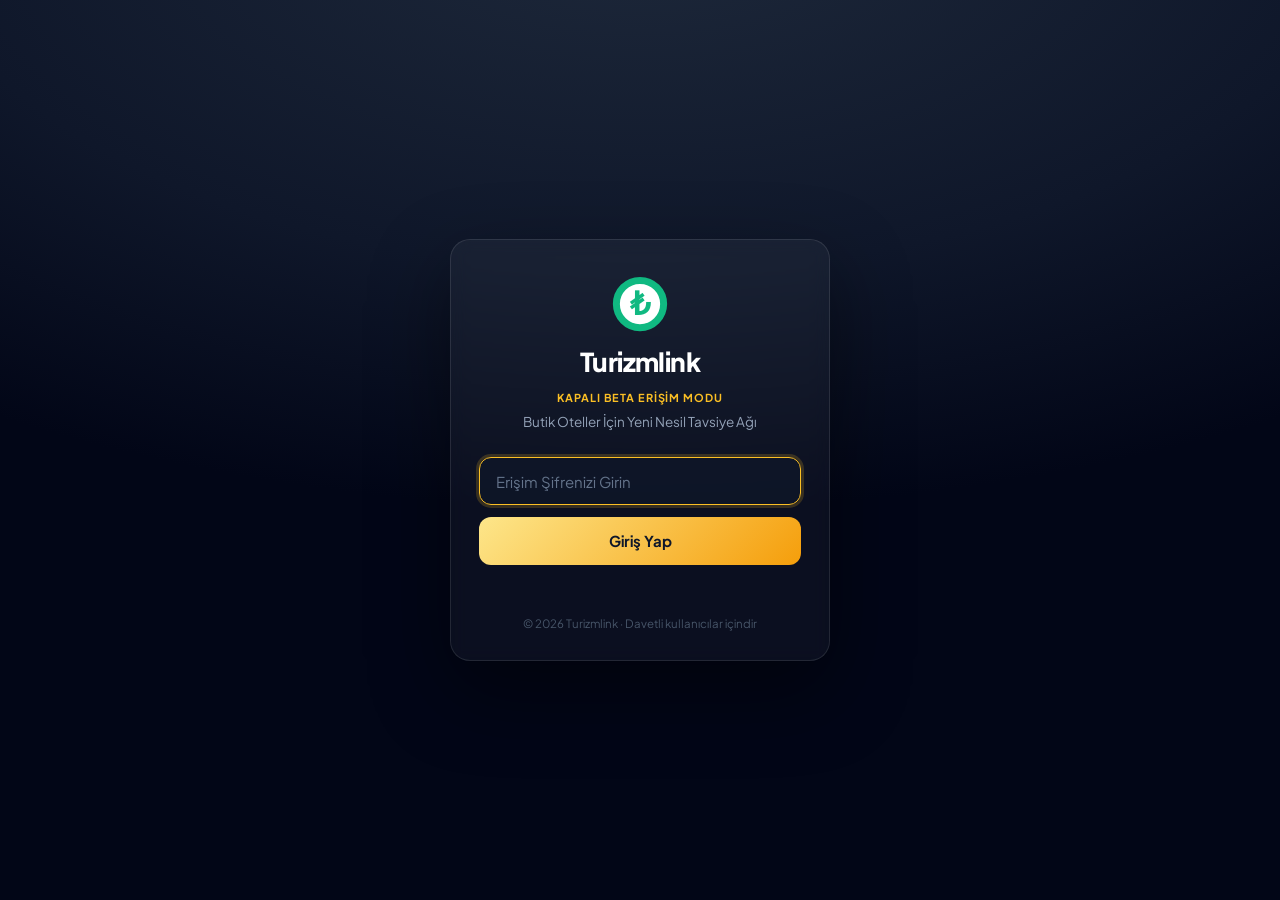
==== index.html @ ef32751c "Üçlü %5 modeli: %15 toplam, %10 online ön ödeme + %85 girişte otele Co-Authored-By: Claude Opus 5.5 " ====
<!DOCTYPE html>
<html lang="tr">
<head>
  <meta charset="UTF-8" />
  <meta name="viewport" content="width=device-width, initial-scale=1, viewport-fit=cover" />
  <meta name="theme-color" content="#0f172a" />
  <meta name="robots" content="noindex, nofollow, noarchive" />
  <meta name="googlebot" content="noindex, nofollow" />
  <script src="js/gate.js"></script>
  <title>Turizmlink — Butik Oteller İçin Tavsiye ve Paylaşım Ağı</title>
  <meta name="description" content="Turizmlink: butik oteller için tavsiye ve paylaşım ağı. Acentede %15–25 komisyon yerine toplam %15, herkese eşit %5: misafire %5 paylaşım indirimi, tavsiye edene %5, Turizmlink altyapısına %5. %10 online ön ödeme, %85 girişte otele." />
  <link rel="preconnect" href="https://fonts.googleapis.com" />
  <link rel="preconnect" href="https://fonts.gstatic.com" crossorigin />
  <link href="https://fonts.googleapis.com/css2?family=Plus+Jakarta+Sans:wght@400;500;600;700;800&display=swap" rel="stylesheet" />
  <link rel="icon" href="assets/favicon.svg" type="image/svg+xml" />
  <link rel="stylesheet" href="css/styles.css" />
</head>
<body class="landing">

  <header class="lnav" id="lnav">
    <div class="lwrap lnav-in">
      <a href="index.html" class="brand brand-light" aria-label="Turizmlink ana sayfa">
        <span class="brand-mark">₺</span>
        <span class="brand-name">Turizm<b>link</b></span>
      </a>
      <nav class="lnav-links" aria-label="Sayfa bölümleri">
        <a href="#model">Model</a>
        <a href="#nasil">Nasıl çalışır</a>
      </nav>
      <div class="lnav-cta">
        <a class="btn btn-nav-ghost" href="extranet.html"><i data-ic="building"></i><span>Otel Girişi</span></a>
        <a class="btn btn-nav-gold" href="app.html"><i data-ic="camera"></i><span>Elçi Girişi</span></a>
      </div>
    </div>
  </header>

  <main>
    <!-- ============ Hero ============ -->
    <section class="lhero">
      <div class="lwrap lhero-one">
        <span class="hero-badge"><i data-ic="sparkles"></i> Tavsiye ve organik içerik (UGC) motoru</span>
        <h1>Butik Oteller İçin <em>Yeni Nesil Tavsiye</em> ve Paylaşım Ağı</h1>
        <p class="lead">Acentelere yüksek komisyon ödemek yok. Misafir paylaşım jestiyle <b>%5 indirim</b> kazansın, tavsiye eden elçi <b>%5</b> kazansın, otelci <b>%15–25 komisyon</b> sarmalından kurtulsun.</p>

        <div class="go3" aria-label="Hızlı başlangıç">
          <a class="go go-biz" href="extranet.html"><span class="go-ico"><i data-ic="building"></i></span><span><b>Otelini Ekle</b><small>Extranet</small></span><i data-ic="arrow"></i></a>
          <a class="go go-amb" href="app.html"><span class="go-ico"><i data-ic="camera"></i></span><span><b>Elçi / İçerik Üretici Ol</b><small>App</small></span><i data-ic="arrow"></i></a>
          <a class="go go-guest" href="hotel.html"><span class="go-ico"><i data-ic="gift"></i></span><span><b>İndirimli Butik Otelleri İncele</b><small>%5 paylaşım indirimi</small></span><i data-ic="arrow"></i></a>
        </div>
      </div>
    </section>

    <!-- ============ Karşılaştırma ============ -->
    <section class="lsec lwrap" id="model" aria-labelledby="cmp-title">
      <div class="sec-head center">
        <span class="eyebrow">Karşılaştırma</span>
        <h2 id="cmp-title">Aynı rezervasyon, iki farklı tablo</h2>
      </div>
      <div class="cmp">
        <article class="cmp-box cmp-ota">
          <span class="cmp-tag">Büyük acenteler (OTA)</span>
          <strong class="cmp-big">%15 – %25</strong>
          <span class="cmp-sub">komisyon</span>
          <ul>
            <li><i data-ic="x"></i> Müşteri datası acentede kalır</li>
            <li><i data-ic="x"></i> Yüksek maliyet, her satışta</li>
          </ul>
        </article>
        <article class="cmp-box cmp-tl">
          <span class="cmp-tag">Turizmlink modeli</span>
          <strong class="cmp-big">Sadece %15</strong>
          <span class="cmp-sub">toplam feragat · herkese eşit %5</span>
          <ul>
            <li><b>%5</b> Misafire paylaşım hediyesi</li>
            <li><b>%5</b> Tavsiye edene komisyon</li>
            <li><b>%5</b> Turizmlink altyapı</li>
          </ul>
          <div class="cmp-net"><b>Otelinize net %85 nakit gelir</b><span>+ organik tanıtım arşivi</span></div>
        </article>
      </div>
      <div class="payflow" aria-label="Ödeme akışı">
        <div class="pf-step"><span class="pf-ico"><i data-ic="lock"></i></span><div><small>Rezervasyonda online</small><b>%10 ön ödeme</b><span>10.000 ₺ odada 1.000 ₺ · yerinizi ayırır</span></div></div>
        <i class="pf-arrow" data-ic="arrow"></i>
        <div class="pf-step pf-hotel"><span class="pf-ico"><i data-ic="building"></i></span><div><small>Check-in'de otele</small><b>%85 doğrudan otele</b><span>8.500 ₺ · nakit veya POS, faturayı otel keser</span></div></div>
      </div>
      <p class="pf-note">Misafir 10.000 ₺'lik odada %5 paylaşım indirimiyle toplam 9.500 ₺ öder. Otelden komisyon kesilmez, sonradan fatura gelmez.</p>
    </section>

    <!-- ============ Nasıl çalışır ============ -->
    <section class="lsec lwrap" id="nasil" aria-labelledby="how-title">
      <div class="sec-head center">
        <span class="eyebrow">Nasıl çalışır?</span>
        <h2 id="how-title">Herkesin kazandığı üç adım</h2>
      </div>
      <ol class="steps4 steps3-l">
        <li class="step4"><span class="step4-num">Otel</span><span class="step4-ico"><i data-ic="building"></i></span><h3>Odalarını ekler</h3><p>Fiyat ve takvimini girer; misafir girişte %85'i doğrudan otel kasasına öder.</p></li>
        <li class="step4"><span class="step4-num">Elçi</span><span class="step4-ico"><i data-ic="link"></i></span><h3>Sevdiği oteli önerir</h3><p>Kişisel linkini paylaşır; linkten gelen her rezervasyondan %5 nakit kazanır.</p></li>
        <li class="step4"><span class="step4-num">Misafir</span><span class="step4-ico"><i data-ic="gift"></i></span><h3>Paylaşır, indirimli kalır</h3><p>%10 ön ödemeyle yerini ayırtır, paylaşım jestiyle %5 indirimli kalır; otel organik içerik kazanır.</p></li>
      </ol>
      <a class="portal portal-wide" href="hotel.html?ref=AYSE-DATCA">
        <img class="portal-img" src="assets/casadidatca/thumbs/havuz-aksam.jpg" alt="Casa Di Datça havuz başı" loading="lazy" />
        <div><h3>Örnek: Casa Di Datça</h3><p>Elçi linkiyle gelen misafirin gördüğü %5 paylaşım indirimli rezervasyon sayfası.</p></div>
        <span class="link-arrow">Sayfayı aç <i data-ic="arrow"></i></span>
      </a>
    </section>
  </main>

  <footer class="lfoot">
    <div class="lwrap lfoot-in">
      <a href="index.html" class="brand" aria-label="Turizmlink ana sayfa"><span class="brand-mark">₺</span><span class="brand-name">Turizm<b>link</b></span></a>
      <nav aria-label="Alt menü"><a href="extranet.html">Otelini Ekle</a><a href="app.html">Elçi Ol</a><a href="hotel.html">Otelleri İncele</a></nav>
      <span class="muted">© <span id="year">2026</span> turizmlink.com</span>
    </div>
  </footer>

  <script src="js/icons.js"></script>
  <script src="js/home.js"></script>
</body>
</html>
---- css/styles.css ----
/* ============ Turizmlink — Tasarım sistemi ============
   Palet: koyu lacivert #0F172A (ana), zümrüt #10B981 (aksan), beyaz/gri zeminler.
   Not: --gold* değişkenleri geriye uyum için duruyor ve zümrüt tonlarına eşlenmiştir. */
:root {
  --bg: #f8fafc;
  --surface: #ffffff;
  --surface-2: #f1f5f9;
  --ink: #0f172a;
  --ink-2: #475569;
  --ink-3: #64748b;
  --line: #e2e8f0;

  --navy: #0f172a;
  --navy-2: #1e293b;
  --navy-3: #020617;
  --navy-soft: #e2e8f0;

  --gold: #10b981;
  --gold-2: #34d399;
  --gold-soft: #ecfdf5;
  --gold-ink: #047857;

  --emerald: #10b981;
  --emerald-2: #059669;
  --emerald-3: #34d399;
  --emerald-soft: #d1fae5;

  --primary: var(--navy);
  --primary-ink: #ffffff;
  --primary-soft: var(--navy-soft);
  --accent: var(--gold);
  --accent-soft: var(--gold-soft);
  --success: #1f8a5b;
  --success-soft: #e3f3ea;
  --danger: #c4453b;
  --danger-soft: #fbe6e4;
  --warn: #a8701a;
  --warn-soft: #fbf1dc;

  --radius: 20px;
  --shadow: 0 1px 2px rgba(15,23,42, .04), 0 12px 32px -16px rgba(15,23,42, .2);
  --shadow-lg: 0 1px 2px rgba(15,23,42, .04), 0 28px 60px -22px rgba(15,23,42, .32);
  --topbar-h: 64px;
  --bottomnav-h: 64px;
  font-family: "Plus Jakarta Sans", system-ui, -apple-system, "Segoe UI", Roboto, sans-serif;
  color-scheme: light;
}

* { box-sizing: border-box; }
html, body { margin: 0; }
body {
  background: var(--bg);
  color: var(--ink);
  font-size: 15px;
  line-height: 1.5;
  -webkit-font-smoothing: antialiased;
}
img { max-width: 100%; display: block; }
a { color: var(--navy-2); text-decoration: none; }
button, input, select, textarea { font: inherit; color: inherit; }
[hidden] { display: none !important; }
h1, h2, h3, h4 { margin: 0; line-height: 1.2; letter-spacing: -.01em; }
.ico { width: 1em; height: 1em; flex-shrink: 0; }

/* ============ Üst bar ============ */
.topbar {
  position: sticky; top: 0; z-index: 30;
  height: var(--topbar-h);
  padding: 0 clamp(16px, 4vw, 40px);
  display: flex; align-items: center; gap: 24px;
  background: rgba(248,250,252, .85);
  backdrop-filter: saturate(1.4) blur(12px);
  -webkit-backdrop-filter: saturate(1.4) blur(12px);
  border-bottom: 1px solid var(--line);
}
.brand { display: flex; align-items: center; gap: 10px; color: var(--ink); }
/* Logo: ince zümrüt halka içinde ₺ (madeni para) + "Turizm·link" yazısı — assets/favicon.svg ile aynı */
.brand-mark {
  width: 36px; height: 36px; border-radius: 50%; flex-shrink: 0;
  display: grid; place-items: center;
  border: 2.5px solid var(--emerald); color: var(--emerald); background: transparent;
  font-weight: 800; font-size: 19px; line-height: 1;
}
.brand-light .brand-mark { border-color: var(--emerald-3); color: var(--emerald-3); }
.brand-name { font-size: 18px; font-weight: 600; }
.brand-name b { color: var(--emerald); font-weight: 800; }

.topnav { display: flex; gap: 4px; flex: 1; }
.topnav a {
  display: inline-flex; align-items: center; gap: 7px;
  padding: 8px 14px; border-radius: 999px;
  color: var(--ink-2); font-weight: 600; font-size: 14px;
}
.topnav a:hover { background: var(--surface-2); color: var(--ink); }
.topnav a.active { background: var(--navy); color: #fff; }
.topnav .ico { font-size: 16px; }
.nav-count { min-width: 18px; height: 18px; padding: 0 5px; border-radius: 9px; background: var(--danger); color: #fff; font-size: 11px; display: inline-grid; place-items: center; }

.topbar-right { margin-left: auto; display: flex; align-items: center; gap: 12px; }
.role-switch {
  display: flex; padding: 3px; border-radius: 999px;
  background: var(--surface-2); border: 1px solid var(--line);
}
.role-switch button {
  border: 0; background: transparent; cursor: pointer;
  padding: 6px 14px; border-radius: 999px;
  font-size: 13px; font-weight: 700; color: var(--ink-2);
}
.role-switch button.active { background: var(--surface); color: var(--navy); box-shadow: var(--shadow); }

.bottomnav { display: none; }

/* ============ Yerleşim ============ */
.app {
  max-width: 1200px; margin: 0 auto;
  padding: 28px clamp(16px, 4vw, 40px) 72px;
  outline: none;
}
.page-head { display: flex; align-items: flex-end; justify-content: space-between; gap: 16px; flex-wrap: wrap; margin-bottom: 22px; }
.page-head h1 { font-size: clamp(24px, 3.2vw, 32px); font-weight: 800; }
.page-head p { margin: 6px 0 0; color: var(--ink-2); }
.section-title { font-size: 18px; font-weight: 700; margin: 32px 0 14px; }

.grid { display: grid; gap: 18px; }
.grid-cards { grid-template-columns: repeat(auto-fill, minmax(280px, 1fr)); }
.grid-stats { grid-template-columns: repeat(auto-fit, minmax(190px, 1fr)); gap: 14px; }

/* ============ Butonlar & formlar ============ */
.btn {
  display: inline-flex; align-items: center; justify-content: center; gap: 8px;
  padding: 11px 18px; border-radius: 12px; border: 1px solid transparent;
  font-weight: 700; font-size: 14px; cursor: pointer; white-space: nowrap;
  transition: transform .08s ease, background .15s ease, box-shadow .15s ease, filter .15s ease;
}
.btn:active { transform: translateY(1px); }
.btn .ico { font-size: 16px; }
.btn-primary { background: var(--navy); color: #fff; }
.btn-primary:hover { background: var(--navy-2); }
.btn-accent { background: linear-gradient(135deg, var(--gold), var(--gold-2)); color: var(--navy-3); }
.btn-accent:hover { filter: brightness(1.05); }
.btn-ghost { background: var(--surface); border-color: var(--line); color: var(--ink); }
.btn-ghost:hover { background: var(--surface-2); }
.btn-success { background: var(--emerald); color: #fff; }
.btn-success:hover { background: var(--emerald-2); }
.btn-danger { background: var(--surface); border-color: #efc9c5; color: var(--danger); }
.btn-danger:hover { background: var(--danger-soft); }
.btn-sm { padding: 7px 12px; font-size: 13px; border-radius: 10px; }
.btn-sm .ico { font-size: 14px; }
.btn-block { width: 100%; }
.btn[disabled] { opacity: .5; cursor: not-allowed; }

.field { display: flex; flex-direction: column; gap: 6px; }
.field label { font-size: 13px; font-weight: 700; color: var(--ink-2); }
.field .hint { font-size: 12px; color: var(--ink-3); }
.input, .select, .textarea {
  width: 100%; padding: 11px 13px;
  border: 1px solid var(--line); border-radius: 12px;
  background: var(--surface); font-size: 15px;
  transition: border-color .15s, box-shadow .15s;
}
.input:focus, .select:focus, .textarea:focus {
  outline: none; border-color: var(--navy-2);
  box-shadow: 0 0 0 3px var(--navy-soft);
}
.textarea { min-height: 96px; resize: vertical; }
.form-grid { display: grid; gap: 16px; grid-template-columns: repeat(2, minmax(0, 1fr)); }
.form-grid .full { grid-column: 1 / -1; }

.segment { display: grid; grid-template-columns: repeat(3, 1fr); gap: 10px; }
.segment input { position: absolute; opacity: 0; pointer-events: none; }
.segment label {
  display: flex; flex-direction: column; gap: 4px;
  padding: 14px; border-radius: 14px; cursor: pointer;
  border: 1.5px solid var(--line); background: var(--surface);
  font-size: 13px; color: var(--ink-2); font-weight: 500;
}
.segment label strong { font-size: 15px; color: var(--ink); display: flex; align-items: center; gap: 7px; }
.segment label strong .ico { color: var(--emerald); font-size: 18px; }
.segment input:checked + label { border-color: var(--navy); background: var(--navy-soft); }
.segment input:focus-visible + label { box-shadow: 0 0 0 3px var(--navy-soft); }

.info-box {
  display: flex; gap: 10px; align-items: flex-start;
  padding: 12px 14px; border-radius: 12px;
  background: var(--navy-soft); color: var(--navy-2); font-size: 13.5px; line-height: 1.5;
}
.info-box .ico { font-size: 18px; margin-top: 1px; }
.info-box b { color: var(--navy); }
.info-gold { background: var(--gold-soft); color: var(--gold-ink); }
.info-gold b { color: var(--gold-ink); }

/* ============ Kartlar ============ */
.card {
  background: var(--surface); border: 1px solid var(--line);
  border-radius: var(--radius); box-shadow: var(--shadow);
}
.card-pad { padding: 20px; }

.offer-card { overflow: hidden; display: flex; flex-direction: column; cursor: pointer; transition: transform .15s ease, box-shadow .15s ease; }
.offer-card:hover { transform: translateY(-3px); box-shadow: var(--shadow-lg); }
.offer-card:focus-visible { outline: 3px solid var(--navy-2); outline-offset: 2px; }

.offer-cover, .detail-cover {
  position: relative; overflow: hidden;
  display: grid; place-items: center;
  background: var(--cg, linear-gradient(135deg, #c4e9e8, #5cb9bc));
}
.offer-cover { aspect-ratio: 16 / 9; }
.detail-cover { aspect-ratio: 21 / 9; }
.offer-cover::after, .detail-cover::after {
  content: ""; position: absolute; inset: 0;
  background-image: radial-gradient(rgba(255,255,255,.4) 1px, transparent 1.6px);
  background-size: 16px 16px;
  -webkit-mask-image: linear-gradient(160deg, #000, transparent 70%);
  mask-image: linear-gradient(160deg, #000, transparent 70%);
}
.cover-ico {
  position: relative; z-index: 1;
  width: 76px; height: 76px; border-radius: 24px;
  display: grid; place-items: center; font-size: 34px;
  color: var(--cc, var(--navy));
  background: rgba(255,255,255,.92);
  box-shadow: 0 14px 30px -10px rgba(15,23,42,.35), inset 0 0 0 1px rgba(255,255,255,.6);
  transition: transform .25s ease;
}
.offer-card:hover .cover-ico { transform: scale(1.06) rotate(-3deg); }
.offer-cover .chips { position: absolute; z-index: 1; top: 12px; left: 12px; right: 12px; display: flex; justify-content: space-between; gap: 6px; }

.offer-body { padding: 16px 18px 18px; display: flex; flex-direction: column; gap: 10px; flex: 1; }
.offer-title { font-size: 17px; font-weight: 700; }
.offer-meta { display: flex; gap: 12px; justify-content: space-between; align-items: center; color: var(--ink-3); font-size: 13px; flex-wrap: wrap; }
.offer-meta span { display: inline-flex; align-items: center; gap: 6px; }
.offer-price { font-weight: 800; color: var(--ink); font-variant-numeric: tabular-nums; }
.offer-reward {
  margin-top: auto; padding-top: 12px; border-top: 1px dashed var(--line);
  display: flex; flex-wrap: wrap; gap: 8px; align-items: center;
}

.chip {
  display: inline-flex; align-items: center; gap: 5px;
  padding: 4px 10px; border-radius: 999px;
  font-size: 12px; font-weight: 700; white-space: nowrap;
  background: var(--surface-2); color: var(--ink-2);
}
.chip .ico { font-size: 13px; }
.chip-glass { background: rgba(255,255,255,.9); color: var(--ink); backdrop-filter: blur(6px); }
.chip-commission { background: var(--emerald-soft); color: var(--emerald-2); }
.chip-pending { background: var(--warn-soft); color: var(--warn); }
.chip-approved { background: var(--success-soft); color: var(--success); }
.chip-rejected { background: var(--danger-soft); color: var(--danger); }

/* Kategori renkleri: --cc ikon rengi, --cc-soft yumuşak zemin, --cg kapak gradyanı */
.cover-otel, .cat-otel { --cc: #1e293b; --cc-soft: #e2e8f0; --cg: linear-gradient(135deg, #d9e3f2, #7d99c4); }
.cover-tekne, .cat-tekne { --cc: #1f5f99; --cc-soft: #e3eefa; --cg: linear-gradient(135deg, #cfe3f8, #5b98d2); }
.cover-tur, .cat-tur { --cc: #8a6a1f; --cc-soft: #f8f0dc; --cg: linear-gradient(135deg, #f6ebcd, #d7b467); }
.cover-restoran, .cat-restoran { --cc: #a8473b; --cc-soft: #fbe6e3; --cg: linear-gradient(135deg, #f9d8d2, #de8576); }
.cover-aktivite, .cat-aktivite { --cc: #059669; --cc-soft: #d1fae5; --cg: linear-gradient(135deg, #cdeee2, #4fbf9b); }

/* ============ Filtreler ============ */
.filters { display: flex; gap: 10px; flex-wrap: wrap; align-items: center; margin-bottom: 20px; }
.filters .input { max-width: 300px; }
.filters .select { width: auto; min-width: 170px; }
.pills { display: flex; gap: 8px; overflow-x: auto; padding-bottom: 4px; margin-bottom: 14px; scrollbar-width: none; }
.pills::-webkit-scrollbar { display: none; }
.pill {
  display: inline-flex; align-items: center; gap: 6px;
  border: 1px solid var(--line); background: var(--surface);
  padding: 8px 14px; border-radius: 999px; cursor: pointer;
  font-size: 13px; font-weight: 700; color: var(--ink-2); white-space: nowrap;
}
.pill .ico { font-size: 14px; }
.pill.active { background: var(--navy); border-color: var(--navy); color: #fff; }

/* ============ İstatistikler ============ */
.stat { padding: 18px; position: relative; }
.stat .label { font-size: 12px; font-weight: 700; color: var(--ink-3); text-transform: uppercase; letter-spacing: .04em; padding-right: 44px; }
.stat .value { font-size: 26px; font-weight: 800; margin-top: 4px; font-variant-numeric: tabular-nums; }
.stat .sub { font-size: 12px; color: var(--ink-3); margin-top: 2px; }
.stat-ico { position: absolute; top: 16px; right: 16px; width: 36px; height: 36px; border-radius: 12px; display: grid; place-items: center; font-size: 18px; background: var(--navy-soft); color: var(--navy); }
.stat.highlight { background: linear-gradient(140deg, var(--navy-3), var(--navy) 55%, var(--navy-2)); color: #fff; border: 0; }
.stat.highlight .label, .stat.highlight .sub { color: rgba(255,255,255,.75); }
.stat.highlight .stat-ico { background: rgba(16,185,129,.18); color: var(--gold-2); }

/* ============ Listeler ============ */
.list { display: flex; flex-direction: column; gap: 12px; }
.row { display: grid; grid-template-columns: 52px 1fr auto; gap: 14px; align-items: center; padding: 14px 16px; }
.row-icon { width: 52px; height: 52px; border-radius: 16px; display: grid; place-items: center; font-size: 24px; background: var(--cc-soft, var(--navy-soft)); color: var(--cc, var(--navy)); }
.row-icon.avatar { background: linear-gradient(135deg, var(--navy), var(--navy-2)); color: var(--gold-2); font-size: 17px; font-weight: 800; letter-spacing: .02em; }
.row-title { font-weight: 700; }
.row-sub { font-size: 13px; color: var(--ink-3); }
.row-actions { display: flex; gap: 8px; flex-wrap: wrap; justify-content: flex-end; }
.row-extra { grid-column: 1 / -1; }

.link-box {
  display: flex; gap: 8px; align-items: center;
  padding: 8px 8px 8px 14px; border-radius: 12px;
  background: var(--navy-soft); border: 1px dashed #94a3b8;
}
.link-box code { flex: 1; min-width: 0; overflow: hidden; text-overflow: ellipsis; white-space: nowrap; font-size: 13px; color: var(--navy); font-weight: 600; }
.mini-stats { display: flex; gap: 18px; flex-wrap: wrap; font-size: 13px; color: var(--ink-2); margin-top: 10px; }
.mini-stats span { display: inline-flex; align-items: center; gap: 5px; }
.mini-stats b { color: var(--ink); font-variant-numeric: tabular-nums; }

.empty {
  text-align: center; padding: 48px 20px; color: var(--ink-3);
  border: 1.5px dashed var(--line); border-radius: var(--radius); background: var(--surface);
}
.empty-ico { width: 60px; height: 60px; margin: 0 auto 14px; border-radius: 20px; display: grid; place-items: center; font-size: 28px; background: var(--navy-soft); color: var(--navy); }
.empty h3 { color: var(--ink); margin-bottom: 6px; }

.table-wrap { overflow-x: auto; }
table { width: 100%; border-collapse: collapse; font-size: 14px; }
th, td { text-align: left; padding: 12px 14px; border-bottom: 1px solid var(--line); white-space: nowrap; }
tr:last-child td { border-bottom: 0; }
th { font-size: 12px; text-transform: uppercase; letter-spacing: .04em; color: var(--ink-3); font-weight: 700; }
td.num, th.num { text-align: right; font-variant-numeric: tabular-nums; }

/* ============ Ortak bölüm başlıkları ============ */
.eyebrow {
  display: inline-flex; align-items: center; gap: 7px;
  padding: 6px 12px; border-radius: 999px;
  background: var(--navy-soft); color: var(--navy);
  font-size: 12px; font-weight: 800; letter-spacing: .06em; text-transform: uppercase;
}
.eyebrow .ico { font-size: 14px; }
.eyebrow-gold { background: var(--gold-soft); color: var(--gold-ink); }
.sec-head { display: flex; align-items: flex-end; justify-content: space-between; gap: 16px; flex-wrap: wrap; margin-bottom: 22px; }
.sec-head h2 { font-size: clamp(24px, 3.2vw, 34px); font-weight: 800; letter-spacing: -.02em; margin-top: 12px; }
.sec-head p { margin: 8px 0 0; color: var(--ink-2); }
.sec-head.center { flex-direction: column; align-items: center; text-align: center; }
.link-arrow { display: inline-flex; align-items: center; gap: 6px; font-weight: 700; color: var(--navy); }

/* ============ Rozet ============ */
.hero-badge {
  display: inline-flex; align-items: center; gap: 8px;
  padding: 7px 14px; border-radius: 999px;
  border: 1px solid rgba(52,211,153,.45); background: rgba(16,185,129,.12);
  color: #a7f3d0; font-size: 12.5px; font-weight: 700; letter-spacing: .05em; text-transform: uppercase;
}
.hero-badge .ico { font-size: 15px; }

/* ============ 4 adımlı süreç ============ */
.steps4 {
  list-style: none; margin: 0; padding: 0; position: relative;
  display: grid; grid-template-columns: repeat(4, minmax(0, 1fr)); gap: 18px;
}
.steps4::before {
  content: ""; position: absolute; left: 12%; right: 12%; top: 58px; height: 2px; z-index: 0;
  background: repeating-linear-gradient(90deg, var(--gold) 0 8px, transparent 8px 16px);
  opacity: .55;
}
.step4 {
  position: relative; z-index: 1;
  background: var(--surface); border: 1px solid var(--line); border-radius: 22px;
  padding: 22px; box-shadow: var(--shadow);
  display: flex; flex-direction: column; gap: 8px;
  transition: transform .2s ease, box-shadow .2s ease;
}
.step4:hover { transform: translateY(-3px); box-shadow: var(--shadow-lg); }
.step4-num { position: absolute; top: 20px; right: 20px; font-size: 11.5px; font-weight: 800; letter-spacing: .08em; text-transform: uppercase; color: var(--gold-ink); background: var(--gold-soft); padding: 4px 9px; border-radius: 999px; }
.step4-ico {
  width: 58px; height: 58px; border-radius: 18px; margin-bottom: 8px;
  display: grid; place-items: center; font-size: 26px;
  background: linear-gradient(140deg, var(--navy-3), var(--navy-2)); color: var(--gold-2);
  box-shadow: 0 12px 22px -12px rgba(2,6,23,.8);
}
.step4:nth-child(even) .step4-ico { color: var(--emerald-3); }
.step4:last-child .step4-ico { background: linear-gradient(140deg, var(--emerald-2), var(--emerald)); color: #fff; box-shadow: 0 12px 22px -12px rgba(16,185,129,.8); }
.step4 h3 { font-size: 18px; font-weight: 800; }
.step4 p { margin: 0; color: var(--ink-2); font-size: 14px; }

/* ============ İlanlar bölümü ============ */

/* ============ Detay / modal ============ */
.modal { position: fixed; inset: 0; z-index: 50; display: grid; place-items: center; padding: 16px; }
.modal-backdrop { position: absolute; inset: 0; background: rgba(2,6,23, .55); animation: fade .2s ease; }
.modal-card {
  position: relative; width: min(620px, 100%); max-height: calc(100dvh - 32px); overflow-y: auto;
  background: var(--surface); border-radius: 22px; box-shadow: var(--shadow-lg);
  animation: pop .22s cubic-bezier(.2,.9,.3,1.2);
}
.modal-head { padding: 22px 22px 0; display: flex; justify-content: space-between; align-items: flex-start; gap: 12px; }
.modal-body { padding: 18px 22px 22px; display: flex; flex-direction: column; gap: 16px; }
.modal-close { border: 0; background: var(--surface-2); width: 36px; height: 36px; border-radius: 50%; cursor: pointer; font-size: 18px; flex-shrink: 0; display: grid; place-items: center; }
.modal-close:hover { background: var(--line); }
.kv { display: grid; grid-template-columns: repeat(auto-fit, minmax(150px, 1fr)); gap: 10px; }
.kv div { background: var(--surface-2); border-radius: 12px; padding: 12px; }
.kv span { display: block; font-size: 12px; color: var(--ink-3); font-weight: 700; }
.kv strong { font-size: 15px; }
.deliverables { margin: 0; padding-left: 18px; color: var(--ink-2); }

.booking { max-width: 560px; margin: 0 auto; }
.ref-banner { display: flex; gap: 10px; align-items: center; padding: 12px 16px; border-radius: 12px; background: var(--gold-soft); color: var(--gold-ink); font-size: 14px; font-weight: 600; margin-bottom: 16px; }
.ref-banner .ico { font-size: 18px; }

/* ============ Toast ============ */
.toast {
  position: fixed; left: 50%; bottom: 28px; z-index: 60;
  transform: translate(-50%, 20px); opacity: 0; pointer-events: none;
  background: var(--navy); color: #fff; padding: 12px 18px; border-radius: 12px;
  font-weight: 600; font-size: 14px; box-shadow: var(--shadow-lg);
  transition: opacity .2s ease, transform .2s ease; max-width: calc(100% - 32px);
}
.toast.show { opacity: 1; transform: translate(-50%, 0); }

@keyframes fade { from { opacity: 0; } }
@keyframes pop { from { opacity: 0; transform: translateY(16px) scale(.98); } }
@keyframes slideup { from { transform: translateY(100%); } }

.muted { color: var(--ink-3); }
.flex { display: flex; gap: 10px; align-items: center; flex-wrap: wrap; }
.spacer { flex: 1; }

/* ============ Duyarlı düzen ============ */
@media (max-width: 1024px) {
  .steps4 { grid-template-columns: repeat(2, minmax(0, 1fr)); }
  .steps4::before { display: none; }
}

@media (max-width: 760px) {
  .topnav { display: none; }
  .brand-name { display: none; }
  .app { padding-bottom: calc(var(--bottomnav-h) + 32px + env(safe-area-inset-bottom, 0px)); padding-top: 18px; }

  .bottomnav {
    display: grid; grid-auto-flow: column; grid-auto-columns: 1fr;
    position: fixed; left: 0; right: 0; bottom: 0; z-index: 30;
    height: calc(var(--bottomnav-h) + env(safe-area-inset-bottom, 0px));
    padding-bottom: env(safe-area-inset-bottom, 0px);
    background: rgba(255,255,255,.95); backdrop-filter: blur(12px); -webkit-backdrop-filter: blur(12px);
    border-top: 1px solid var(--line);
  }
  .bottomnav a {
    display: flex; flex-direction: column; align-items: center; justify-content: center; gap: 3px;
    color: var(--ink-3); font-size: 11px; font-weight: 700; position: relative;
  }
  .bottomnav a .ico { font-size: 20px; }
  .bottomnav a.active { color: var(--navy); }
  .bottomnav a.active::before { content: ""; position: absolute; top: 0; width: 28px; height: 3px; border-radius: 0 0 3px 3px; background: var(--gold); }
  .badge-dot { position: absolute; top: 8px; right: calc(50% - 18px); min-width: 16px; height: 16px; padding: 0 4px; border-radius: 8px; background: var(--danger); color: #fff; font-size: 10px; display: grid; place-items: center; }

  .toast { bottom: calc(var(--bottomnav-h) + 16px + env(safe-area-inset-bottom, 0px)); }
  .form-grid { grid-template-columns: 1fr; }
  .segment { grid-template-columns: 1fr; }
  .filters .input, .filters .select { max-width: none; width: 100%; }
  .filters > * { flex: 1 1 100%; }


  .row { grid-template-columns: 44px 1fr; }
  .row-icon { width: 44px; height: 44px; font-size: 20px; border-radius: 14px; }
  .row-icon.avatar { font-size: 15px; }
  .row-actions { grid-column: 1 / -1; justify-content: stretch; }
  .row-actions .btn { flex: 1; }


  .modal { place-items: end center; padding: 0; }
  .modal-card { width: 100%; border-radius: 22px 22px 0 0; max-height: 92dvh; animation: slideup .25s ease; padding-bottom: env(safe-area-inset-bottom, 0px); }
}

@media (max-width: 560px) {
  .steps4 { grid-template-columns: 1fr; }
}

@media (prefers-reduced-motion: reduce) {
  *, *::before, *::after { animation: none !important; transition: none !important; }
}

/* =====================================================================
   PANEL KABUĞU (app.html / extranet.html)
   ===================================================================== */
.portal-tag {
  padding: 5px 10px; border-radius: 8px; font-size: 11.5px; font-weight: 800;
  letter-spacing: .06em; text-transform: uppercase; white-space: nowrap;
}
.portal-business { background: var(--emerald-soft); color: var(--emerald-2); }
.portal-creator { background: var(--gold-soft); color: var(--gold-ink); }
.ico.flip { transform: scaleX(-1); }
.chip-gold { background: var(--gold-soft); color: var(--gold-ink); }

/* =====================================================================
   ANA VİTRİN (index.html)
   ===================================================================== */
.lwrap { max-width: 1200px; margin-inline: auto; padding-inline: clamp(16px, 4vw, 40px); }
body.landing { background: var(--bg); }

/* Navbar */
.lnav {
  position: sticky; top: 0; z-index: 40;
  background: rgba(2,6,23, .92);
  backdrop-filter: saturate(1.3) blur(14px); -webkit-backdrop-filter: saturate(1.3) blur(14px);
  border-bottom: 1px solid rgba(255,255,255,.08);
  transition: box-shadow .2s ease;
}
.lnav.scrolled { box-shadow: 0 10px 30px -16px rgba(0,0,0,.6); }
.lnav-in { height: 70px; display: flex; align-items: center; gap: 28px; }
.brand-light { color: #fff; }
.brand-light .brand-name b { color: var(--gold-2); }
.lnav-links { display: flex; gap: 4px; }
.lnav-links a { padding: 8px 12px; border-radius: 10px; color: rgba(255,255,255,.72); font-weight: 600; font-size: 14px; }
.lnav-links a:hover { color: #fff; background: rgba(255,255,255,.07); }
.lnav-cta { margin-left: auto; display: flex; gap: 10px; }
.lnav-cta .btn { padding: 9px 14px; border-radius: 12px; font-size: 13.5px; }
.lnav-cta .btn small {
  font-size: 10.5px; font-weight: 800; letter-spacing: .05em; text-transform: uppercase;
  padding: 2px 6px; border-radius: 6px; margin-left: 2px;
}
.btn-nav-ghost { color: #fff; border-color: rgba(255,255,255,.22); background: rgba(255,255,255,.04); }
.btn-nav-ghost:hover { background: rgba(255,255,255,.1); border-color: rgba(255,255,255,.35); }
.btn-nav-ghost .ico { color: var(--emerald-3); }
.btn-nav-ghost small { background: rgba(52,211,153,.16); color: var(--emerald-3); }
.btn-nav-gold { background: linear-gradient(135deg, var(--gold), var(--gold-2)); color: var(--navy-3); }
.btn-nav-gold:hover { filter: brightness(1.06); }
.btn-nav-gold small { background: rgba(2,6,23,.14); color: var(--navy-3); }

/* Hero */
.lhero {
  position: relative; overflow: hidden; isolation: isolate; color: #fff;
  padding-block: clamp(40px, 6vw, 84px) clamp(48px, 7vw, 96px);
  background:
    radial-gradient(760px 380px at 92% -10%, rgba(16,185,129,.26), transparent 62%),
    radial-gradient(700px 360px at -8% 105%, rgba(16,185,129,.30), transparent 62%),
    linear-gradient(165deg, var(--navy-3) 0%, var(--navy) 58%, #1e293b 100%);
}
.lhero::before {
  content: ""; position: absolute; inset: 0; z-index: -1;
  background-image:
    linear-gradient(rgba(255,255,255,.04) 1px, transparent 1px),
    linear-gradient(90deg, rgba(255,255,255,.04) 1px, transparent 1px);
  background-size: 56px 56px;
  -webkit-mask-image: radial-gradient(ellipse at 30% 10%, #000 20%, transparent 70%);
  mask-image: radial-gradient(ellipse at 30% 10%, #000 20%, transparent 70%);
}
.lhero h1 { font-size: clamp(32px, 4.6vw, 56px); font-weight: 800; letter-spacing: -.03em; line-height: 1.07; margin: 20px 0 18px; }
.lhero h1 em {
  font-style: normal;
  background: linear-gradient(90deg, #a7f3d0, var(--gold) 55%, var(--emerald-3));
  -webkit-background-clip: text; background-clip: text; color: transparent;
}
.lhero .lead { margin: 0; max-width: 54ch; color: rgba(255,255,255,.76); font-size: clamp(15px, 1.5vw, 18px); }
.lhero .lead b { color: #fff; }

/* Bölümler */
.lsec { padding-block: clamp(48px, 7vw, 88px) 0; }

.portal {
  background: var(--surface); border: 1px solid var(--line); border-radius: 22px; padding: 22px;
  display: flex; flex-direction: column; gap: 12px; color: var(--ink); box-shadow: var(--shadow);
  transition: transform .2s ease, box-shadow .2s ease, border-color .2s ease;
}
.portal:hover { transform: translateY(-3px); box-shadow: var(--shadow-lg); border-color: #cbd5e1; }
.portal h3 { font-size: 18px; font-weight: 800; }
.portal p { margin: 0; color: var(--ink-2); font-size: 14px; flex: 1; }

.lfoot { margin-top: clamp(48px, 7vw, 80px); border-top: 1px solid var(--line); background: var(--surface); }
.lfoot-in { padding-block: 26px; display: flex; align-items: center; gap: 20px; flex-wrap: wrap; }
.lfoot nav { display: flex; gap: 18px; flex-wrap: wrap; margin-left: auto; }
.lfoot nav a { color: var(--ink-2); font-weight: 600; font-size: 14px; }
.lfoot .muted { font-size: 13px; }

/* =====================================================================
   MİSAFİR REZERVASYON SAYFASI (hotel.html)
   ===================================================================== */
body.guest { background: #f8fafc; }
.disc-band {
  position: relative; overflow: hidden; font-size: 14.5px; color: #fff;
  background:
    radial-gradient(420px 120px at 15% 0%, rgba(16,185,129,.35), transparent 70%),
    radial-gradient(420px 120px at 85% 100%, rgba(52,211,153,.22), transparent 70%),
    linear-gradient(90deg, var(--navy-3), var(--navy) 50%, var(--navy-3));
  border-bottom: 2px solid var(--emerald);
}
.disc-band b { color: var(--emerald-3); }
.disc-spark { font-size: 18px; }
.disc-in { display: flex; align-items: center; gap: 10px; padding-block: 12px; flex-wrap: wrap; justify-content: center; text-align: center; }
.disc-in .ico { font-size: 18px; }
.disc-in code { padding: 3px 8px; border-radius: 7px; background: rgba(16,185,129,.18); color: var(--emerald-3); font-weight: 800; font-size: 12.5px; }
.disc-band.disc-muted { background: var(--surface-2); color: var(--ink-2); }

.gnav { background: var(--surface); border-bottom: 1px solid var(--line); }
.gnav-in { height: 60px; display: flex; align-items: center; justify-content: space-between; gap: 16px; }
.gnav-hotel { font-size: 18px; font-weight: 800; color: var(--navy); letter-spacing: -.01em; }
.gnav-by { display: inline-flex; align-items: center; gap: 8px; font-size: 12.5px; font-weight: 600; color: var(--ink-3); }
.brand-mark.sm { width: 24px; height: 24px; border-width: 2px; font-size: 13px; }

.ghotel { padding-block: 22px 64px; }
.gh-hero { margin-bottom: 20px; }
.gh-cover {
  position: relative; overflow: hidden; border-radius: 26px; aspect-ratio: 21 / 8;
  display: grid; place-items: center;
  background:
    radial-gradient(300px 160px at 78% 28%, rgba(255,226,160,.9), transparent 70%),
    linear-gradient(180deg, #f6c98b 0%, #e9a978 28%, #7fb3c9 55%, #2f7d9a 78%, #1b4f6e 100%);
}
.gh-cover .cover-ico { color: #d18a2b; }
.gh-cover-txt { position: absolute; left: 16px; bottom: 16px; display: flex; gap: 8px; flex-wrap: wrap; }
.gh-head { margin-top: 18px; }
.gh-head h1 { font-size: clamp(28px, 4vw, 42px); font-weight: 800; letter-spacing: -.02em; color: var(--navy); }
.gh-head p { margin: 6px 0 0; color: var(--ink-2); font-size: 16px; max-width: 70ch; }

.gh-grid { display: grid; grid-template-columns: minmax(0, 1fr) 380px; gap: 20px; align-items: start; }
.gh-main { display: flex; flex-direction: column; gap: 16px; }
.gh-side { position: sticky; top: 16px; }
.gh-h2 { font-size: 18px; font-weight: 800; margin-bottom: 12px; }
.gh-p { margin: 0; color: var(--ink-2); }
.gh-feats { list-style: none; padding: 0; margin: 16px 0 0; display: grid; grid-template-columns: repeat(auto-fill, minmax(170px, 1fr)); gap: 8px; }
.gh-feats li { display: flex; align-items: center; gap: 8px; font-size: 14px; font-weight: 600; }
.gh-feats .ico { color: var(--emerald); }

.gh-rooms { display: flex; flex-direction: column; gap: 10px; }
.gh-room {
  display: grid; grid-template-columns: 44px 1fr auto; gap: 12px; align-items: center;
  padding: 12px 14px; border: 1px solid var(--line); border-radius: 16px; cursor: pointer;
  transition: border-color .15s, background .15s;
}
.gh-room input { position: absolute; opacity: 0; pointer-events: none; }
.gh-room:hover { border-color: #cbd5e1; }
.gh-room.active { border-color: var(--navy); background: var(--navy-soft); }
.gh-room:has(input:focus-visible) { box-shadow: 0 0 0 3px var(--navy-soft); }
.gh-room-ico { width: 44px; height: 44px; border-radius: 12px; display: grid; place-items: center; font-size: 20px; background: var(--surface-2); color: var(--navy); }
.gh-room.active .gh-room-ico { background: var(--navy); color: var(--gold-2); }
.gh-room-txt b { display: block; font-size: 15px; }
.gh-room-txt small, .gh-room-price small { color: var(--ink-3); font-size: 12px; font-weight: 600; }
.gh-room-price { text-align: right; display: flex; flex-direction: column; align-items: flex-end; line-height: 1.25; }
.gh-room-price s { font-size: 12px; color: var(--ink-3); }
.gh-room-price b { font-size: 16px; color: var(--navy); font-variant-numeric: tabular-nums; }

/* Takvim */
.cal-head { display: flex; align-items: center; justify-content: space-between; margin-bottom: 10px; }
.cal-head strong { font-size: 15px; text-transform: capitalize; }
.cal-nav { width: 36px; height: 36px; border-radius: 10px; border: 1px solid var(--line); background: var(--surface); cursor: pointer; display: grid; place-items: center; font-size: 16px; }
.cal-nav:hover:not([disabled]) { background: var(--surface-2); }
.cal-nav[disabled] { opacity: .35; cursor: default; }
.cal-grid { display: grid; grid-template-columns: repeat(7, 1fr); gap: 4px; }
.cal-wd { text-align: center; font-size: 11.5px; font-weight: 700; color: var(--ink-3); padding: 4px 0; }
.cal-day {
  height: 44px; border: 0; border-radius: 10px; background: transparent; cursor: pointer;
  font-size: 14px; font-weight: 600; color: var(--ink); font-variant-numeric: tabular-nums;
}
.cal-day:hover:not([disabled]) { background: var(--surface-2); }
.cal-day.is-today { box-shadow: inset 0 0 0 1px var(--gold); }
.cal-day.is-past { color: #c3cad6; cursor: default; }
.cal-day.is-closed { color: #b8a9a6; cursor: not-allowed; text-decoration: line-through; background: repeating-linear-gradient(135deg, #f4eeed 0 4px, #fbf8f7 4px 8px); }
.cal-day.is-range { background: var(--navy-soft); border-radius: 4px; }
.cal-day.is-start, .cal-day.is-end { background: var(--navy); color: #fff; }
.cal-legend { display: flex; gap: 16px; margin-top: 12px; font-size: 12px; color: var(--ink-3); font-weight: 600; }
.cal-legend span { display: inline-flex; align-items: center; gap: 6px; }
.cal-legend i { width: 12px; height: 12px; border-radius: 4px; display: inline-block; }
.lg-sel { background: var(--navy); }
.lg-closed { background: repeating-linear-gradient(135deg, #e3d8d6 0 3px, #fbf8f7 3px 6px); border: 1px solid #e3d8d6; }

/* Ön talep kartı */
.gh-book { display: flex; flex-direction: column; gap: 14px; box-shadow: var(--shadow-lg); }
.gh-book-head { display: flex; align-items: center; justify-content: space-between; gap: 8px; }
.gh-book-head .gh-h2 { margin: 0; }
.gh-room-sel { display: flex; align-items: center; gap: 8px; font-weight: 700; font-size: 14px; color: var(--navy); }
.sum-empty { display: flex; align-items: center; gap: 8px; padding: 14px; border-radius: 12px; background: var(--surface-2); color: var(--ink-2); font-size: 14px; }
.sum-dates { display: grid; grid-template-columns: 1fr 1fr; border: 1px solid var(--line); border-radius: 12px; overflow: hidden; }
.sum-dates div { padding: 10px 12px; }
.sum-dates div + div { border-left: 1px solid var(--line); }
.sum-dates span { display: block; font-size: 11px; font-weight: 800; letter-spacing: .06em; text-transform: uppercase; color: var(--ink-3); }
.sum-dates b { font-size: 14px; }
.sum-rows { display: flex; flex-direction: column; margin-top: 10px; }
.sum-rows div { display: flex; justify-content: space-between; gap: 12px; padding: 7px 0; font-size: 14px; }
.sum-rows b { font-variant-numeric: tabular-nums; }
.sum-disc { color: var(--gold-ink); }
.sum-disc span { display: inline-flex; align-items: center; gap: 6px; }
.sum-total { border-top: 1px solid var(--line); margin-top: 4px; padding-top: 12px !important; font-size: 16px !important; }
.sum-total b { font-size: 22px; color: var(--navy); }
.gh-note { margin: 0; display: flex; gap: 8px; font-size: 12.5px; color: var(--ink-3); line-height: 1.5; }
.gh-note .ico { font-size: 15px; margin-top: 2px; color: var(--emerald); }
.gh-done { text-align: center; display: flex; flex-direction: column; gap: 10px; align-items: center; }
.gh-done .empty-ico { background: var(--emerald-soft); color: var(--emerald-2); margin: 0; }
.gh-done p { margin: 0; color: var(--ink-2); }
.gh-done-total { font-size: 28px; font-weight: 800; color: var(--navy); display: flex; flex-direction: column; }
.gh-done-total small { font-size: 12.5px; color: var(--gold-ink); font-weight: 700; }
.gh-done .gh-note { text-align: left; }

/* ============ Vitrin + misafir sayfası: duyarlı ============ */
@media (max-width: 1080px) {
  .lnav-links { display: none; }
}
@media (max-width: 900px) {
  .gh-grid { grid-template-columns: 1fr; }
  .gh-side { position: static; }
}
@media (max-width: 760px) {
  .portal-tag { display: none; }
  .gh-cover { aspect-ratio: 16 / 9; border-radius: 20px; }
}
@media (max-width: 620px) {
  .lnav-in { height: 62px; gap: 10px; }
  .lnav .brand-name { display: none; }
  .lnav-cta { gap: 6px; }
  .lnav-cta .btn { padding: 8px 10px; font-size: 13px; gap: 6px; }
  .lnav-cta .btn small { display: none; }
  .lfoot nav { margin-left: 0; }
  .gnav-by span + * { display: none; }
}
@media (max-width: 380px) {
  .lnav-cta .btn .ico { display: none; }
}

/* =====================================================================
   v4 — Extranet kenar menü, tablolar, takvim/fiyat, hakediş, elçi paneli
   ===================================================================== */
.shell { display: grid; grid-template-columns: 260px minmax(0, 1fr); max-width: 1440px; margin: 0 auto; }
body[data-portal="business"] .topnav { display: none; }
body[data-portal="business"] .app { max-width: none; margin: 0; width: 100%; min-width: 0; }
.sidenav {
  position: sticky; top: var(--topbar-h); align-self: start;
  height: calc(100dvh - var(--topbar-h)); overflow-y: auto;
  padding: 22px 14px; border-right: 1px solid var(--line); background: var(--surface);
  display: flex; flex-direction: column; gap: 22px;
}
.side-title { font-size: 11px; font-weight: 800; letter-spacing: .08em; text-transform: uppercase; color: var(--ink-3); padding: 0 12px 8px; }
.side-group a {
  display: flex; align-items: center; gap: 10px; padding: 10px 12px; border-radius: 12px;
  color: var(--ink-2); font-weight: 600; font-size: 14px; position: relative;
}
.side-group a .ico { font-size: 18px; color: var(--ink-3); }
.side-group a span:first-of-type { flex: 1; }
.side-group a:hover { background: var(--surface-2); color: var(--ink); }
.side-group a.active { background: var(--navy); color: #fff; }
.side-group a.active .ico { color: var(--emerald-3); }
.side-group a.active::before { content: ""; position: absolute; left: -14px; top: 10px; bottom: 10px; width: 3px; border-radius: 0 3px 3px 0; background: var(--emerald); }

.btn-reject { background: #dc2626; color: #fff; }
.btn-reject:hover { background: #b91c1c; }
.btn-success { background: var(--emerald); color: #fff; }
.btn-success:hover { background: var(--emerald-2); }

.sec-row { display: flex; align-items: baseline; justify-content: space-between; gap: 12px; }
.cell-sub { display: block; font-size: 12px; color: var(--ink-3); font-weight: 500; margin-top: 2px; }
.ref-code { display: inline-block; padding: 3px 8px; border-radius: 7px; background: var(--emerald-soft); color: var(--emerald-2); font-weight: 700; font-size: 12.5px; }
.req-table td { vertical-align: top; }
.req-table th.act, .req-table td.act { text-align: right; white-space: nowrap; }
.act-btns { display: inline-flex; gap: 8px; }
.act-btns .btn { padding: 8px 14px; }
td.neg, .payout-sum .neg { color: #dc2626; }
.payout-table tfoot td { font-weight: 800; background: var(--surface-2); border-top: 2px solid var(--line); }

.payout-sum { display: grid; grid-template-columns: repeat(5, minmax(0, 1fr)); gap: 12px; margin-bottom: 18px; }
.payout-sum div { background: var(--surface); border: 1px solid var(--line); border-radius: 18px; padding: 16px 18px; box-shadow: var(--shadow); }
.payout-sum span { display: block; font-size: 12.5px; font-weight: 700; color: var(--ink-3); }
.payout-sum strong { display: block; font-size: 24px; font-weight: 800; margin-top: 4px; font-variant-numeric: tabular-nums; }
.payout-sum .net { background: linear-gradient(160deg, var(--navy-3), var(--navy)); border-color: transparent; }
.payout-sum .net span { color: rgba(255,255,255,.7); }
.payout-sum .net strong { color: var(--emerald-3); }

/* Takvim / Fiyat */
.cal-layout { display: grid; grid-template-columns: minmax(0, 1.35fr) minmax(0, 1fr); gap: 18px; align-items: start; }
.xcal-grid { display: grid; grid-template-columns: repeat(7, 1fr); gap: 6px; }
.xcal-day {
  min-height: 64px; border: 1px solid var(--line); border-radius: 12px; background: #fff; cursor: pointer;
  display: flex; flex-direction: column; align-items: flex-start; justify-content: space-between; padding: 7px 8px; text-align: left;
  font-weight: 700; font-size: 14px; color: var(--ink); transition: border-color .15s, background .15s;
}
.xcal-day small { font-size: 10.5px; font-weight: 700; }
.xcal-day:hover:not([disabled]) { border-color: var(--emerald); }
.xcal-day.is-past { color: #cbd5e1; background: var(--bg); cursor: default; }
.xcal-day.is-today { box-shadow: inset 0 0 0 2px var(--emerald); }
.xcal-day.is-pending { background: #fffbeb; border-color: #fcd34d; }
.xcal-day.is-pending small { color: #b45309; }
.xcal-day.is-booked { background: var(--navy); border-color: var(--navy); color: #fff; }
.xcal-day.is-booked small { color: var(--emerald-3); }
.xcal-day.is-closed { background: repeating-linear-gradient(135deg, #fee2e2 0 5px, #fff 5px 10px); border-color: #fca5a5; color: #b91c1c; }
.lg-open { background: #fff; border: 1px solid var(--line); }
.lg-booked { background: var(--navy); }
.lg-pending { background: #fffbeb; border: 1px solid #fcd34d; }
.price-list { display: flex; flex-direction: column; gap: 10px; margin-bottom: 14px; }
.price-row { display: flex; align-items: center; justify-content: space-between; gap: 12px; padding: 12px; border: 1px solid var(--line); border-radius: 14px; }
.price-row b { display: block; font-size: 14.5px; }
.price-row small { color: var(--ink-3); font-size: 12px; font-weight: 600; }
.price-input { display: flex; align-items: center; gap: 6px; width: 130px; flex-shrink: 0; }
.price-input span { font-weight: 800; color: var(--ink-3); }
.price-input .input { padding: 9px 10px; text-align: right; font-weight: 700; }
#priceForm { display: flex; flex-direction: column; gap: 14px; }
#priceForm .gh-h2 { margin: 0; }

/* Elçi: panel + link oluşturucu */
.grid-3 { grid-template-columns: repeat(3, minmax(0, 1fr)); }
.lb { margin-top: 18px; border: 1px solid #a7f3d0; background: linear-gradient(160deg, #fff 0%, #f0fdf8 100%); }
.lb-head { display: flex; gap: 14px; align-items: flex-start; margin-bottom: 16px; }
.lb-head h2 { font-size: 19px; font-weight: 800; }
.lb-head p { margin: 4px 0 0; color: var(--ink-2); font-size: 14px; }
.lb-ico { width: 46px; height: 46px; border-radius: 14px; flex-shrink: 0; display: grid; place-items: center; font-size: 22px; background: var(--emerald); color: #fff; }
.lb-form { display: grid; grid-template-columns: minmax(0, 1fr) minmax(0, 1fr); gap: 14px; }
.lb-code { font-family: ui-monospace, SFMono-Regular, Menlo, monospace; font-weight: 700; letter-spacing: .03em; text-transform: uppercase; }
.lb-out { margin-top: 14px; display: flex; gap: 10px; align-items: center; flex-wrap: wrap; padding: 10px; border-radius: 14px; background: #fff; border: 1px dashed #6ee7b7; }
.lb-out code { flex: 1 1 260px; min-width: 0; overflow: hidden; text-overflow: ellipsis; white-space: nowrap; font-size: 13px; color: var(--navy); }

/* Medya kiti */
.media-grid { display: grid; grid-template-columns: repeat(6, minmax(0, 1fr)); gap: 14px; margin-top: 16px; }
@media (max-width: 1100px) { .media-grid { grid-template-columns: repeat(3, minmax(0, 1fr)); } }
.media-card { margin: 0; background: var(--surface); border: 1px solid var(--line); border-radius: 18px; overflow: hidden; box-shadow: var(--shadow); }
.media-thumb { position: relative; aspect-ratio: 9 / 16; background: var(--surface-2); }
.media-thumb img { width: 100%; height: 100%; object-fit: cover; }
.media-badge { position: absolute; top: 10px; left: 10px; display: inline-flex; align-items: center; gap: 5px; padding: 5px 9px; border-radius: 999px; background: rgba(15,23,42,.78); color: #fff; font-size: 11.5px; font-weight: 700; backdrop-filter: blur(6px); }
.media-card figcaption { display: flex; flex-direction: column; align-items: stretch; gap: 8px; padding: 12px; }
.media-card figcaption b { display: block; font-size: 14px; }
.media-card figcaption small { color: var(--ink-3); font-size: 11.5px; font-weight: 600; }

/* Misafir: onay penceresi */
.price-pair { display: inline-flex; align-items: baseline; gap: 8px; }
.price-pair s { font-size: 13px; color: var(--ink-3); font-weight: 600; }
.btn-book { padding: 14px; font-size: 15px; }
.cf-sum { border: 1px solid var(--line); border-radius: 16px; overflow: hidden; }
.cf-sum-top { display: flex; justify-content: space-between; gap: 10px; flex-wrap: wrap; padding: 12px 14px; background: var(--surface-2); font-size: 14px; }
.cf-sum-top span { color: var(--ink-2); font-weight: 600; }
.cf-sum-grid { display: grid; grid-template-columns: 1fr 1fr; }
.cf-sum-grid div { padding: 10px 14px; border-top: 1px solid var(--line); }
.cf-sum-grid div:nth-child(even) { border-left: 1px solid var(--line); }
.cf-sum-grid span { display: block; font-size: 11px; font-weight: 800; letter-spacing: .06em; text-transform: uppercase; color: var(--ink-3); }
.cf-sum-grid b { font-size: 14px; }
.cf-disc { display: flex; align-items: center; gap: 8px; padding: 10px 14px; background: var(--emerald-soft); color: var(--emerald-2); font-size: 13.5px; font-weight: 700; }
.cf-policy { display: flex; gap: 12px; align-items: flex-start; padding: 14px 16px; border-radius: 14px; background: var(--navy); color: rgba(255,255,255,.85); }
.cf-policy .ico { font-size: 22px; color: var(--emerald-3); margin-top: 1px; }
.cf-policy p { margin: 0; font-size: 14px; line-height: 1.5; text-align: left; }
.cf-policy b { color: #fff; }
.cf-card { border: 1px solid var(--line); border-radius: 16px; padding: 14px 16px 16px; margin: 0; }
.cf-card legend { display: inline-flex; align-items: center; gap: 6px; padding: 0 6px; font-weight: 800; font-size: 14px; }
.cf-card legend .ico { color: var(--emerald); }
.cf-demo { display: flex; gap: 6px; margin: 12px 0 0; font-size: 12px; color: #b45309; }
.cf-demo .ico { margin-top: 2px; }
.cf-check { display: flex; gap: 10px; align-items: flex-start; font-size: 13.5px; color: var(--ink-2); cursor: pointer; }
.cf-check input { width: 18px; height: 18px; margin-top: 1px; accent-color: var(--emerald); }
.cf-actions { display: flex; justify-content: flex-end; gap: 10px; }
.done-body { position: relative; text-align: center; align-items: center; padding-top: 28px !important; }
.done-close { position: absolute; top: 16px; right: 16px; }
.done-ico { width: 64px; height: 64px; border-radius: 50%; display: grid; place-items: center; font-size: 30px; background: var(--emerald); color: #fff; box-shadow: 0 0 0 8px var(--emerald-soft); }
.done-body h2 { font-size: 22px; font-weight: 800; }
.done-body > p { margin: 0; color: var(--ink-2); }
.ambassador {
  width: 100%; margin-top: 4px; padding: 20px; border-radius: 18px; text-align: left; color: #fff;
  background: radial-gradient(300px 160px at 100% 0%, rgba(16,185,129,.35), transparent 70%), linear-gradient(160deg, var(--navy-3), var(--navy));
}
.amb-ico { width: 42px; height: 42px; border-radius: 12px; display: grid; place-items: center; font-size: 20px; background: rgba(16,185,129,.18); color: var(--emerald-3); margin-bottom: 10px; }
.ambassador h3 { font-size: 18px; font-weight: 800; line-height: 1.3; }
.ambassador p { margin: 8px 0 14px; font-size: 13.5px; color: rgba(255,255,255,.72); }

@media (max-width: 1024px) {
  .shell { grid-template-columns: minmax(0, 1fr); }
  .sidenav { display: none; }
  body[data-portal="business"] .app { max-width: 1200px; margin: 0 auto; }
  .payout-sum { grid-template-columns: repeat(2, minmax(0, 1fr)); }
  .cal-layout { grid-template-columns: 1fr; }
  body[data-portal="business"] .bottomnav {
    display: grid; grid-auto-flow: column; grid-auto-columns: 1fr;
    position: fixed; left: 0; right: 0; bottom: 0; z-index: 30;
    height: calc(var(--bottomnav-h) + env(safe-area-inset-bottom, 0px)); padding-bottom: env(safe-area-inset-bottom, 0px);
    background: rgba(255,255,255,.96); border-top: 1px solid var(--line);
  }
  body[data-portal="business"] .bottomnav a { display: flex; flex-direction: column; align-items: center; justify-content: center; gap: 3px; color: var(--ink-3); font-size: 11px; font-weight: 700; position: relative; }
  body[data-portal="business"] .bottomnav a .ico { font-size: 20px; }
  body[data-portal="business"] .bottomnav a.active { color: var(--navy); }
  body[data-portal="business"] .app { padding-bottom: calc(var(--bottomnav-h) + 32px); }
}
@media (max-width: 760px) {
  .grid-3 { grid-template-columns: 1fr; }
  .lb-form { grid-template-columns: 1fr; }
  .lb-out .btn { flex: 1; }
  .xcal-day { min-height: 48px; padding: 5px; font-size: 13px; }
  .xcal-day small { font-size: 9px; }
  .media-grid { grid-template-columns: repeat(2, minmax(0, 1fr)); gap: 10px; }
  .media-card figcaption { flex-direction: column; align-items: stretch; }
  .cf-sum-grid { grid-template-columns: 1fr; }
  .cf-sum-grid div:nth-child(even) { border-left: 0; }
  .cf-actions .btn { flex: 1; }
}
@media (max-width: 560px) {
  .payout-sum { grid-template-columns: 1fr; }
}

/* Talepler tablosu: telefonda kart görünümü */
@media (max-width: 760px) {
  .req-table thead { display: none; }
  .req-table, .req-table tbody { display: block; }
  .req-table tr { display: grid; grid-template-columns: minmax(0, 1fr) auto; gap: 8px 12px; padding: 14px; border-bottom: 1px solid var(--line); }
  .req-table tr:last-child { border-bottom: 0; }
  .req-table td { border: 0; padding: 0; }
  .req-table td.num { text-align: right; }
  .req-table td.act { grid-column: 1 / -1; text-align: left; }
  .req-table .act-btns { display: flex; width: 100%; }
  .req-table .act-btns .btn { flex: 1; padding: 11px; }
  .table-wrap { -webkit-overflow-scrolling: touch; }
}

/* =====================================================================
   v5 — Gerçek fotoğraflar: kapak, galeri, oda görselleri, lightbox, medya kiti
   ===================================================================== */
.gh-cover.has-photo { background: var(--navy); }
.gh-cover.has-photo img { position: absolute; inset: 0; width: 100%; height: 100%; object-fit: cover; }
.gh-cover.has-photo::after { content: ""; position: absolute; inset: 0; background: linear-gradient(180deg, rgba(15,23,42,0) 55%, rgba(15,23,42,.45)); pointer-events: none; }
.gh-cover-txt { z-index: 1; }
.gh-all {
  position: absolute; z-index: 1; right: 16px; bottom: 16px; display: inline-flex; align-items: center; gap: 6px;
  padding: 8px 14px; border-radius: 999px; border: 0; cursor: pointer;
  background: rgba(255,255,255,.92); color: var(--ink); font-weight: 700; font-size: 13px; backdrop-filter: blur(6px);
}
.gh-all:hover { background: #fff; }

.gh-gallery { display: grid; grid-template-columns: 2fr 1fr 1fr; grid-template-rows: 170px 170px; gap: 8px; margin: 0 0 20px; }
.gh-shot { position: relative; padding: 0; border: 0; border-radius: 14px; overflow: hidden; cursor: zoom-in; background: var(--surface-2); }
.gh-shot img { width: 100%; height: 100%; object-fit: cover; transition: transform .35s ease; }
.gh-shot:hover img { transform: scale(1.04); }
.gh-shot.big { grid-row: span 2; }
.gh-more { position: absolute; inset: 0; display: grid; place-items: center; background: rgba(15,23,42,.55); color: #fff; font-size: 22px; font-weight: 800; }

.gh-room { grid-template-columns: 88px 1fr auto; }
.gh-room-img { width: 88px; height: 66px; border-radius: 12px; overflow: hidden; background: var(--surface-2); }
.gh-room-img img { width: 100%; height: 100%; object-fit: cover; }
.gh-room-txt small { display: block; }
.gh-room.active .gh-room-img { box-shadow: 0 0 0 3px var(--emerald); }

/* Lightbox */
.modal-card.modal-photo { width: min(1100px, 100%); background: var(--navy-3); }
.lightbox { position: relative; }
.lightbox img { width: 100%; max-height: calc(100dvh - 120px); object-fit: contain; background: #000; }
.lb-close { position: absolute; top: 12px; right: 12px; z-index: 1; background: rgba(255,255,255,.9); }
.lb-bar { display: flex; align-items: center; justify-content: space-between; gap: 12px; padding: 10px 14px; color: rgba(255,255,255,.8); font-size: 14px; }
.lb-bar b { color: #fff; }

/* Medya kiti: fotoğraf kartı önizleme bindirmeleri */
.media-thumb.photo .mo-hotel { position: absolute; top: 44px; left: 12px; color: #fff; font-size: 10px; font-weight: 800; letter-spacing: .14em; text-transform: uppercase; text-shadow: 0 1px 6px rgba(0,0,0,.5); }
.media-thumb.photo::after { content: ""; position: absolute; inset: 0; background: linear-gradient(180deg, rgba(15,23,42,.35) 0%, rgba(15,23,42,0) 22%, rgba(15,23,42,0) 55%, rgba(15,23,42,.85) 100%); pointer-events: none; }
.media-thumb.photo .mo-foot { position: absolute; z-index: 1; left: 12px; right: 12px; bottom: 12px; display: flex; flex-direction: column; gap: 6px; color: #fff; }
.media-thumb.photo .mo-foot b { font-size: 14px; line-height: 1.2; }
.media-thumb.photo .mo-foot i { font-style: normal; align-self: flex-start; padding: 4px 8px; border-radius: 999px; background: var(--emerald); color: #022c22; font-size: 9.5px; font-weight: 800; white-space: nowrap; max-width: 100%; overflow: hidden; text-overflow: ellipsis; }
.media-thumb.photo .media-badge, .media-thumb.photo .mo-hotel { z-index: 1; }
.media-grid { grid-template-columns: repeat(4, minmax(0, 1fr)); }
@media (max-width: 1100px) { .media-grid { grid-template-columns: repeat(3, minmax(0, 1fr)); } }

.price-row { gap: 12px; }
.price-img { width: 56px; height: 42px; border-radius: 8px; object-fit: cover; flex-shrink: 0; }
.price-txt { flex: 1; min-width: 0; }

@media (max-width: 760px) {
  .gh-gallery { grid-template-columns: 1fr 1fr; grid-template-rows: 180px 110px; }
  .gh-shot.big { grid-column: 1 / -1; grid-row: auto; }
  .gh-shot:nth-child(4), .gh-shot:nth-child(5) { display: none; }
  .gh-room { grid-template-columns: 64px 1fr auto; }
  .gh-room-img { width: 64px; height: 52px; }
  .media-grid { grid-template-columns: repeat(2, minmax(0, 1fr)); }
}

.portal-img { width: calc(100% + 44px); margin: -22px -22px 4px; height: 150px; object-fit: cover; border-radius: 22px 22px 0 0; }

.gh-info { display: grid; grid-template-columns: repeat(auto-fill, minmax(200px, 1fr)); gap: 0; margin: 18px 0 0; border: 1px solid var(--line); border-radius: 14px; overflow: hidden; }
.gh-info div { padding: 10px 14px; border-bottom: 1px solid var(--line); border-right: 1px solid var(--line); margin: -1px -1px 0 0; }
.gh-info dt { font-size: 11px; font-weight: 800; letter-spacing: .06em; text-transform: uppercase; color: var(--ink-3); }
.gh-info dd { margin: 2px 0 0; font-size: 14px; font-weight: 600; }

.gh-contact { display: grid; grid-template-columns: repeat(auto-fit, minmax(220px, 1fr)); gap: 10px; margin-top: 18px; }
.gh-contact a { display: flex; align-items: center; gap: 12px; padding: 12px 14px; border-radius: 14px; background: var(--emerald-soft); color: var(--ink); }
.gh-contact a:hover { background: #a7f3d0; }
.gh-contact .ico { font-size: 20px; color: var(--emerald-2); flex-shrink: 0; }
.gh-contact small { display: block; font-size: 11px; font-weight: 800; letter-spacing: .06em; text-transform: uppercase; color: var(--emerald-2); }
.gh-contact span { font-size: 14px; font-weight: 600; line-height: 1.35; }

/* =====================================================================
   v6 — Sezonluk fiyatlandırma
   ===================================================================== */
.cal-day.is-off { color: #cbd5e1; cursor: not-allowed; background: var(--bg); }
.xcal-day.is-off { background: var(--bg); color: #94a3b8; border-style: dashed; cursor: default; }
.xcal-day.is-off small { color: #94a3b8; font-weight: 600; }
.xcal-day .day-price { color: var(--ink-3); font-weight: 600; }
.lg-off { background: var(--bg); border: 1px dashed #cbd5e1; }
.cal-note { display: flex; align-items: center; gap: 6px; margin: 10px 0 0; font-size: 13px; color: var(--ink-2); }
.sum-note span { font-size: 12.5px; color: var(--ink-3); }

.gh-prices { margin-top: 14px; border: 1px solid var(--line); border-radius: 14px; overflow: hidden; }
.gh-prices summary { cursor: pointer; padding: 12px 14px; font-weight: 700; font-size: 14px; display: flex; align-items: center; gap: 8px; background: var(--surface-2); list-style: none; }
.gh-prices summary::-webkit-details-marker { display: none; }
.gh-prices summary::after { content: "+"; margin-left: auto; font-size: 18px; color: var(--ink-3); }
.gh-prices[open] summary::after { content: "−"; }
.gh-prices table { width: 100%; }
.gh-prices th, .gh-prices td { padding: 8px 14px; }
.gh-prices .gh-note { padding: 10px 14px 12px; }

.price-rules { margin-top: 18px; display: flex; flex-direction: column; gap: 16px; }
.price-rules .gh-h2 { margin: 0; }
.price-rules > .btn { align-self: flex-start; }
.rule-grid { display: grid; grid-template-columns: repeat(auto-fill, minmax(230px, 1fr)); gap: 10px; }
.rule { display: flex; flex-direction: column; gap: 6px; padding: 10px 12px; border: 1px solid var(--line); border-radius: 12px; font-size: 12.5px; font-weight: 700; color: var(--ink-2); }
.rule-in { display: flex; align-items: center; gap: 6px; color: var(--ink-3); font-weight: 800; }
.rule-in .input { padding: 8px 10px; font-weight: 700; text-align: right; }
.matrix th small, .matrix td small { display: block; font-size: 11px; font-weight: 500; color: var(--ink-3); text-transform: none; letter-spacing: 0; }
.matrix td.peak { background: var(--emerald-soft); font-weight: 700; color: var(--emerald-2); }
.cat-select { width: 130px; flex-shrink: 0; padding: 8px 10px; font-size: 13.5px; }


/* =====================================================================
   v9 — Tavsiye & paylaşım modeli (%12 feragat)
   ===================================================================== */
/* Ana sayfa hero: tek sütun + 3 büyük yönlendirme butonu */
.lhero-one { text-align: center; max-width: 920px; }
.lhero-one .lead { margin-inline: auto; max-width: 62ch; }
.go3 { display: grid; grid-template-columns: repeat(3, minmax(0, 1fr)); gap: 14px; margin-top: clamp(28px, 4vw, 40px); text-align: left; }
.go {
  display: flex; align-items: center; gap: 14px; padding: 18px; border-radius: 20px;
  color: #fff; background: rgba(255,255,255,.06); border: 1px solid rgba(255,255,255,.16);
  transition: transform .2s ease, background .2s ease, border-color .2s ease;
}
.go:hover { transform: translateY(-3px); background: rgba(255,255,255,.1); border-color: rgba(52,211,153,.5); }
.go > span:nth-child(2) { flex: 1; min-width: 0; }
.go b { display: block; font-size: 16px; line-height: 1.25; }
.go small { display: block; margin-top: 3px; font-size: 12.5px; color: rgba(255,255,255,.6); font-weight: 600; }
.go > .ico { font-size: 20px; color: var(--emerald-3); transition: transform .2s; }
.go:hover > .ico { transform: translateX(3px); }
.go-ico { width: 48px; height: 48px; border-radius: 14px; display: grid; place-items: center; font-size: 22px; flex-shrink: 0; background: rgba(255,255,255,.1); color: var(--emerald-3); }
.go-amb .go-ico { background: var(--emerald); color: #fff; }
.go-guest { background: linear-gradient(135deg, var(--emerald), var(--emerald-2)); border-color: transparent; }
.go-guest small { color: rgba(255,255,255,.85); }
.go-guest > .ico { color: #fff; }
.go-guest .go-ico { background: rgba(255,255,255,.2); color: #fff; }

/* Karşılaştırma kartı */
.cmp { display: grid; grid-template-columns: minmax(0, .85fr) minmax(0, 1.15fr); gap: 18px; max-width: 920px; margin-inline: auto; align-items: stretch; }
.cmp-box { border-radius: 24px; padding: clamp(22px, 3vw, 32px); display: flex; flex-direction: column; gap: 4px; }
.cmp-tag { font-size: 12px; font-weight: 800; letter-spacing: .07em; text-transform: uppercase; }
.cmp-big { font-size: clamp(34px, 5vw, 52px); font-weight: 800; letter-spacing: -.03em; line-height: 1.05; margin-top: 10px; }
.cmp-sub { font-size: 14px; font-weight: 700; }
.cmp-box ul { list-style: none; margin: 18px 0 0; padding: 0; display: flex; flex-direction: column; gap: 10px; font-size: 15px; font-weight: 600; }
.cmp-box li { display: flex; align-items: center; gap: 10px; }
.cmp-ota { background: var(--surface); border: 1px solid var(--line); color: var(--ink-2); }
.cmp-ota .cmp-tag { color: var(--ink-3); }
.cmp-ota .cmp-big { color: #b4473a; }
.cmp-ota li .ico { color: #b4473a; font-size: 16px; }
.cmp-tl { color: #fff; box-shadow: 0 30px 60px -28px rgba(5,150,105,.7); background: radial-gradient(420px 220px at 100% 0%, rgba(255,255,255,.18), transparent 70%), linear-gradient(150deg, var(--emerald), var(--emerald-2)); }
.cmp-tl .cmp-tag, .cmp-tl .cmp-sub { color: rgba(255,255,255,.85); }
.cmp-tl li b { display: inline-grid; place-items: center; min-width: 46px; padding: 3px 8px; border-radius: 8px; background: rgba(255,255,255,.18); font-size: 14px; }
.cmp-net { margin-top: 20px; padding-top: 16px; border-top: 1px solid rgba(255,255,255,.3); display: flex; flex-wrap: wrap; align-items: baseline; gap: 4px 10px; }
.cmp-net b { font-size: 22px; }
.cmp-net span { font-weight: 600; color: rgba(255,255,255,.85); }

.steps3-l { grid-template-columns: repeat(3, minmax(0, 1fr)); }
.steps3-l::before { display: none; }
.portal-wide { margin-top: 18px; display: grid; grid-template-columns: 220px minmax(0, 1fr) auto; align-items: center; gap: 18px; padding: 14px; }
.portal-wide .portal-img { width: 100%; margin: 0; height: 120px; object-fit: cover; border-radius: 14px; }
.portal-wide p { margin-top: 4px; }

/* Panel başlığı (pitch) */
.pitch { margin-bottom: 18px; display: flex; flex-direction: column; align-items: flex-start; gap: 10px; }
.pitch h1 { font-size: clamp(22px, 3vw, 32px); font-weight: 800; letter-spacing: -.02em; line-height: 1.15; max-width: 30ch; }
.steps3 { list-style: none; margin: 6px 0 0; padding: 0; width: 100%; display: grid; grid-template-columns: repeat(3, minmax(0, 1fr)); gap: 12px; }
.steps3 li { position: relative; display: flex; gap: 12px; align-items: flex-start; padding: 16px; border-radius: 18px; background: var(--surface); border: 1px solid var(--line); box-shadow: var(--shadow); }
.steps3 b { font-size: 15px; }
.steps3 p { margin: 3px 0 0; font-size: 13.5px; color: var(--ink-2); }
.s3-num { position: absolute; top: 10px; right: 12px; font-size: 12px; font-weight: 800; color: var(--ink-3); }
.s3-ico { width: 40px; height: 40px; border-radius: 12px; display: grid; place-items: center; font-size: 19px; flex-shrink: 0; background: var(--emerald-soft); color: var(--emerald-2); }
.steps3 li:last-child .s3-ico { background: var(--emerald); color: #fff; }
.grid-2 { grid-template-columns: repeat(2, minmax(0, 1fr)); }
#lbWrap { margin-bottom: 16px; }

/* Extranet: net matematik kartı */
.math-card { background: var(--surface); border: 1px solid var(--line); border-radius: 22px; padding: clamp(16px, 2.4vw, 24px); box-shadow: var(--shadow); margin-bottom: 18px; display: flex; flex-direction: column; gap: 12px; }
.mc-head { display: flex; justify-content: space-between; align-items: baseline; gap: 10px; flex-wrap: wrap; }
.mc-head h2 { font-size: 18px; font-weight: 800; }
.mc-head span { font-size: 13px; font-weight: 700; color: var(--ink-3); }
.mc-ota, .mc-net { display: flex; align-items: center; gap: 12px; padding: 14px 16px; border-radius: 16px; }
.mc-ota { background: #fdf2f0; border: 1px solid #f4cfc8; }
.mc-ota > .ico { font-size: 20px; color: #b4473a; }
.mc-ota > div, .mc-net > div { flex: 1; min-width: 0; }
.mc-ota b, .mc-net b { display: block; font-size: 15px; }
.mc-ota small, .mc-net small { color: var(--ink-2); font-size: 12.5px; }
.mc-ota strong { font-size: 20px; color: #b4473a; white-space: nowrap; }
.mc-tl { border: 1px solid #a7f3d0; border-radius: 16px; overflow: hidden; }
.mc-tl-head { display: flex; justify-content: space-between; align-items: center; gap: 10px; padding: 12px 16px; background: var(--emerald-soft); }
.mc-tl-head strong { font-size: 20px; color: var(--emerald-2); }
.mc-tl ul { list-style: none; margin: 0; padding: 0; }
.mc-tl li { display: grid; grid-template-columns: 52px minmax(0, 1fr) auto; gap: 12px; align-items: center; padding: 12px 16px; border-top: 1px solid var(--line); }
.mc-tl li b { font-size: 14.5px; }
.mc-tl li small { display: block; color: var(--ink-2); font-size: 12.5px; line-height: 1.45; }
.mc-tl li strong { font-variant-numeric: tabular-nums; color: var(--ink-2); white-space: nowrap; }
.mc-pct { display: grid; place-items: center; height: 32px; border-radius: 9px; background: var(--surface-2); font-weight: 800; color: var(--navy); }
.mc-net { background: var(--navy); color: #fff; }
.mc-net small { color: rgba(255,255,255,.7); }
.mc-net strong { font-size: 20px; color: var(--emerald-3); white-space: nowrap; }
.req-table b.pos { color: var(--emerald-2); }

/* Misafir: paylaşım bandı, fiyat özeti, onay kutusu */
.disc-txt { display: flex; flex-direction: column; gap: 4px; max-width: 760px; }
.disc-title { font-size: 16px; }
.disc-txt > span { font-size: 13.5px; color: rgba(255,255,255,.82); line-height: 1.5; }
.disc-ref { font-size: 12.5px; color: rgba(255,255,255,.7); }
.sum-rows .sum-note { padding: 0 0 4px; }
.sum-list b { font-size: 15px; }
.share-check { display: flex; gap: 10px; align-items: flex-start; margin-top: 14px; padding: 12px 14px; border-radius: 14px; background: var(--emerald-soft); border: 1px solid #a7f3d0; font-size: 13.5px; line-height: 1.5; color: var(--ink-2); cursor: pointer; }
.share-check input { width: 18px; height: 18px; margin-top: 2px; accent-color: var(--emerald); flex-shrink: 0; }
.share-check b { color: var(--emerald-2); }
.btn-book { margin-top: 12px; }
.done-msg { text-align: left; font-size: 14px; line-height: 1.6; padding: 14px 16px; border-radius: 14px; background: var(--emerald-soft); border: 1px solid #a7f3d0; color: var(--ink-2) !important; }
.done-msg b { color: var(--emerald-2); }

@media (max-width: 900px) {
  .go3 { grid-template-columns: 1fr; }
  .cmp { grid-template-columns: 1fr; }
  .steps3, .steps3-l { grid-template-columns: 1fr; }
  .portal-wide { grid-template-columns: 1fr; }
  .portal-wide .portal-img { height: 160px; }
}
@media (max-width: 760px) {
  .req-table tr { grid-template-columns: minmax(0, 1fr) minmax(0, 1fr); }
  .req-table td { min-width: 0; }
  .req-table .cell-sub { white-space: normal; overflow-wrap: anywhere; }
  .req-table td[data-l]::before { content: attr(data-l); display: block; font-size: 10.5px; font-weight: 800; letter-spacing: .06em; text-transform: uppercase; color: var(--ink-3); margin-bottom: 2px; }
  .mc-tl li { grid-template-columns: 44px minmax(0, 1fr); }
  .mc-tl li strong { grid-column: 2; }
  .grid-2 { grid-template-columns: 1fr; }
}

/* ===== v10: Ön ödeme (%10) + otelde ödeme (%85) ===== */
.pay-split { margin-top: 12px; border: 1px solid var(--line); border-radius: 12px; overflow: hidden; }
.pay-split > div { display: flex; justify-content: space-between; align-items: center; gap: 12px; padding: 10px 12px; font-size: 13.5px; }
.pay-split span { display: inline-flex; align-items: center; gap: 6px; }
.pay-split span svg { width: 15px; height: 15px; flex: none; }
.pay-split b { font-variant-numeric: tabular-nums; white-space: nowrap; }
.pay-now { background: var(--success-soft); color: var(--success); font-weight: 600; }
.pay-now b { font-size: 16px; }
.pay-later { color: var(--ink-2); }
.cf-sum .pay-split, .done-body .pay-split { text-align: left; margin-bottom: 12px; }
.mc-flow { display: grid; grid-template-columns: 1fr 1fr; gap: 10px; margin-top: 12px; }
.mc-flow > div { border-radius: 12px; padding: 12px 14px; background: var(--success-soft); color: var(--success); }
.mc-flow > div:first-child { background: rgba(15,23,42,.05); color: var(--ink-2); }
.mc-flow small { display: block; font-size: 12px; opacity: .85; }
.mc-flow strong { display: block; font-size: 20px; margin: 2px 0; font-variant-numeric: tabular-nums; }
.mc-promise { display: flex; gap: 8px; flex-wrap: wrap; margin-top: 12px; }
.mc-promise span { display: inline-flex; align-items: center; gap: 6px; font-size: 12.5px; font-weight: 600; padding: 6px 10px; border-radius: 999px; background: var(--success-soft); color: var(--success); }
.mc-promise svg { width: 14px; height: 14px; }
.creator-note { display: flex; gap: 10px; align-items: flex-start; margin: 14px 0 0; padding: 12px 14px; border-radius: 12px; background: var(--success-soft); color: var(--success); font-size: 13.5px; line-height: 1.5; }
.creator-note svg { width: 18px; height: 18px; flex: none; margin-top: 1px; }
@media (max-width: 560px) { .mc-flow { grid-template-columns: 1fr; } }
.payflow { display: flex; align-items: center; justify-content: center; gap: 14px; max-width: 920px; margin: 22px auto 0; }
.pf-step { flex: 1; display: flex; gap: 12px; align-items: center; padding: 16px 18px; border-radius: 16px; background: #fff; border: 1px solid var(--line); }
.pf-step small { display: block; font-size: 12px; color: var(--ink-3, #64748b); font-weight: 600; text-transform: uppercase; letter-spacing: .04em; }
.pf-step b { display: block; font-size: 18px; }
.pf-step span:not(.pf-ico) { display: block; font-size: 13px; color: var(--ink-2); }
.pf-ico { display: grid; place-items: center; width: 42px; height: 42px; flex: none; border-radius: 12px; background: rgba(15,23,42,.06); }
.pf-ico svg { width: 20px; height: 20px; }
.pf-hotel { border-color: transparent; background: var(--success-soft); }
.pf-hotel b, .pf-hotel .pf-ico { color: var(--success); }
.pf-hotel .pf-ico { background: rgba(31,138,91,.12); }
.pf-arrow { flex: none; color: var(--ink-3, #94a3b8); display: inline-flex; }
.pf-note { text-align: center; margin: 14px auto 0; max-width: 640px; font-size: 14px; color: var(--ink-2); }
@media (max-width: 700px) { .payflow { flex-direction: column; align-items: stretch; } .pf-arrow { transform: rotate(90deg); align-self: center; } }
/* 6 sütunlu onay tablosu masaüstüne sığsın */
@media (min-width: 761px) {
  .req-table th, .req-table td { padding: 11px 10px; }
  .req-table th { white-space: normal; line-height: 1.25; }
  .req-table .cell-sub { white-space: normal; }
  .req-table td:first-child { min-width: 150px; }
}
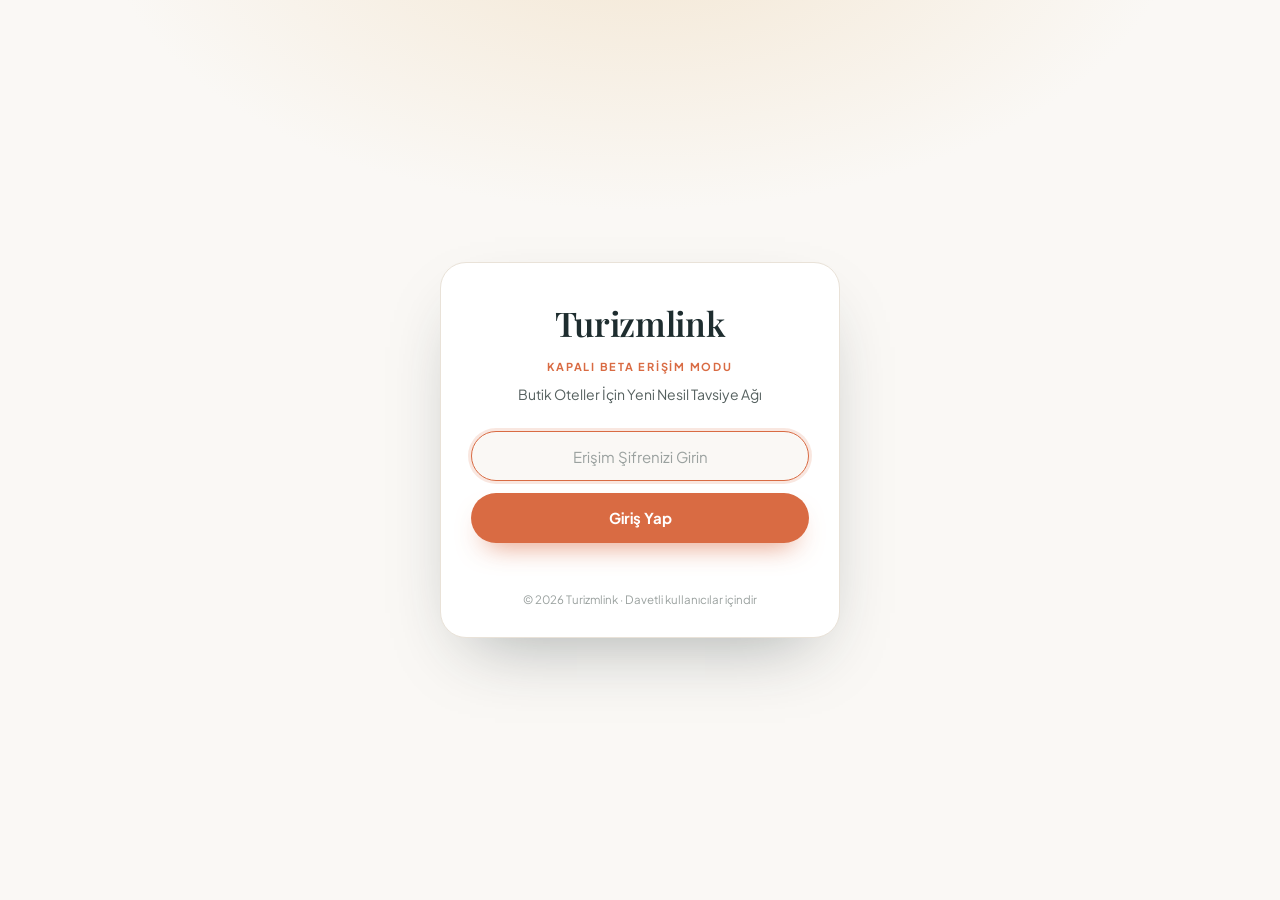
==== commit 4df5ed07: "Akdeniz tasarımı: butik otel koleksiyonu ana sayfası, keten/terakota palet, Playfair başlıklar, kalı" ====
--- a/index.html
+++ b/index.html
@@ -3,117 +3,112 @@
 <head>
   <meta charset="UTF-8" />
   <meta name="viewport" content="width=device-width, initial-scale=1, viewport-fit=cover" />
-  <meta name="theme-color" content="#0f172a" />
+  <meta name="theme-color" content="#FAF8F5" />
   <meta name="robots" content="noindex, nofollow, noarchive" />
   <meta name="googlebot" content="noindex, nofollow" />
   <script src="js/gate.js"></script>
-  <title>Turizmlink — Butik Oteller İçin Tavsiye ve Paylaşım Ağı</title>
-  <meta name="description" content="Turizmlink: butik oteller için tavsiye ve paylaşım ağı. Acentede %15–25 komisyon yerine toplam %15, herkese eşit %5: misafire %5 paylaşım indirimi, tavsiye edene %5, Turizmlink altyapısına %5. %10 online ön ödeme, %85 girişte otele." />
+  <title>Turizmlink — Elçilerimizin Seçtiği Özel Butik Oteller</title>
+  <meta name="description" content="Turizmlink: elçilerin seçtiği Akdeniz butik otelleri. Davetle gelen misafire özel fiyat, %10 online kapora ile anında rezervasyon, kalanı otelde." />
   <link rel="preconnect" href="https://fonts.googleapis.com" />
   <link rel="preconnect" href="https://fonts.gstatic.com" crossorigin />
-  <link href="https://fonts.googleapis.com/css2?family=Plus+Jakarta+Sans:wght@400;500;600;700;800&display=swap" rel="stylesheet" />
+  <link href="https://fonts.googleapis.com/css2?family=Playfair+Display:ital,wght@0,500;0,600;0,700;1,500&family=Plus+Jakarta+Sans:wght@400;500;600;700;800&display=swap" rel="stylesheet" />
   <link rel="icon" href="assets/favicon.svg" type="image/svg+xml" />
   <link rel="stylesheet" href="css/styles.css" />
 </head>
-<body class="landing">
-
-  <header class="lnav" id="lnav">
-    <div class="lwrap lnav-in">
-      <a href="index.html" class="brand brand-light" aria-label="Turizmlink ana sayfa">
-        <span class="brand-mark">₺</span>
-        <span class="brand-name">Turizm<b>link</b></span>
-      </a>
-      <nav class="lnav-links" aria-label="Sayfa bölümleri">
-        <a href="#model">Model</a>
-        <a href="#nasil">Nasıl çalışır</a>
+<body class="med">
+  <!-- ============ Üst menü ============ -->
+  <header class="mnav mnav-over" id="mnav">
+    <div class="lwrap mnav-in">
+      <a class="mlogo" href="index.html" aria-label="Turizmlink ana sayfa">Turizmlink</a>
+      <nav class="mnav-links" aria-label="Ana menü">
+        <a href="#oteller">Butik Oteller</a>
+        <a href="app.html">Elçi Programı</a>
+        <a href="extranet.html" class="mnav-cta">Otel Paneli</a>
       </nav>
-      <div class="lnav-cta">
-        <a class="btn btn-nav-ghost" href="extranet.html"><i data-ic="building"></i><span>Otel Girişi</span></a>
-        <a class="btn btn-nav-gold" href="app.html"><i data-ic="camera"></i><span>Elçi Girişi</span></a>
-      </div>
     </div>
   </header>
 
-  <main>
-    <!-- ============ Hero ============ -->
-    <section class="lhero">
-      <div class="lwrap lhero-one">
-        <span class="hero-badge"><i data-ic="sparkles"></i> Tavsiye ve organik içerik (UGC) motoru</span>
-        <h1>Butik Oteller İçin <em>Yeni Nesil Tavsiye</em> ve Paylaşım Ağı</h1>
-        <p class="lead">Acentelere yüksek komisyon ödemek yok. Misafir paylaşım jestiyle <b>%5 indirim</b> kazansın, tavsiye eden elçi <b>%5</b> kazansın, otelci <b>%15–25 komisyon</b> sarmalından kurtulsun.</p>
+  <main id="main">
+    <!-- ============ Sinematik açılış ============ -->
+    <section class="mhero" aria-labelledby="hero-title">
+      <img class="mhero-img" src="assets/stock/hero.jpg" alt="Gün ışığında Akdeniz kıyısında taş evler ve koy" fetchpriority="high" />
+      <div class="mhero-shade" aria-hidden="true"></div>
+      <div class="lwrap mhero-in">
+        <span class="mhero-kicker">Davetli koleksiyon · Akdeniz &amp; Ege</span>
+        <h1 id="hero-title">Elçilerimizin Seçtiği Özel Butik Oteller</h1>
+        <p>Sadece davetle erişilen ayrıcalıklı fiyatlar, %10 online kapora ile anında rezervasyon.</p>
+        <a class="mbtn mbtn-cta" href="#oteller">Otelleri keşfet <i data-ic="arrow"></i></a>
+      </div>
+    </section>
 
-        <div class="go3" aria-label="Hızlı başlangıç">
-          <a class="go go-biz" href="extranet.html"><span class="go-ico"><i data-ic="building"></i></span><span><b>Otelini Ekle</b><small>Extranet</small></span><i data-ic="arrow"></i></a>
-          <a class="go go-amb" href="app.html"><span class="go-ico"><i data-ic="camera"></i></span><span><b>Elçi / İçerik Üretici Ol</b><small>App</small></span><i data-ic="arrow"></i></a>
-          <a class="go go-guest" href="hotel.html"><span class="go-ico"><i data-ic="gift"></i></span><span><b>İndirimli Butik Otelleri İncele</b><small>%5 paylaşım indirimi</small></span><i data-ic="arrow"></i></a>
+    <!-- Bölge filtresi (hero'nun altına taşar) -->
+    <div class="lwrap">
+      <div class="regions" id="regions" role="tablist" aria-label="Bölgeye göre filtrele"></div>
+    </div>
+
+    <!-- ============ Elçi daveti şeridi ============ -->
+    <div class="lwrap">
+      <aside class="amb" id="amb" hidden></aside>
+    </div>
+
+    <!-- ============ Otel kartları ============ -->
+    <section class="lwrap msec" id="oteller" aria-labelledby="hotels-title">
+      <div class="msec-head">
+        <h2 id="hotels-title">Butik Oteller</h2>
+        <p id="hotelsSub">Taş avlulardan koy manzaralarına, her biri elle seçildi.</p>
+      </div>
+      <div class="hgrid" id="hgrid"></div>
+    </section>
+
+    <!-- ============ Misafir için nasıl çalışır ============ -->
+    <section class="msec msec-sand" aria-labelledby="how-title">
+      <div class="lwrap">
+        <div class="msec-head center">
+          <h2 id="how-title">Yerini ayırtmak bu kadar kolay</h2>
+        </div>
+        <ol class="mhow">
+          <li><span class="mhow-n">01</span><h3>Oteli seç</h3><p>Elçilerimizin kendi kalıp sevdiği butik otellerden birini seç, tarihini belirle.</p></li>
+          <li><span class="mhow-n">02</span><h3>%10 kapora ile ayırt</h3><p>Bugün yalnızca küçük bir online kapora ödersin; kalan tutarı girişte doğrudan otele ödersin.</p></li>
+          <li><span class="mhow-n">03</span><h3>Anılarını paylaş</h3><p>Konaklaman sırasında kısa bir video paylaşmak, sana ayrılan %5 paylaşım hediyesine en güzel teşekkür olur.</p></li>
+        </ol>
+      </div>
+    </section>
+
+    <!-- ============ Otelciler için ============ -->
+    <section class="lwrap msec" id="otelciler" aria-labelledby="biz-title">
+      <div class="mbiz">
+        <div class="mbiz-txt">
+          <span class="mkicker">Otelciler için</span>
+          <h2 id="biz-title">Acenteye %15–25 değil, toplam %15.</h2>
+          <p>Misafire %5 paylaşım hediyesi, elçiye %5 tavsiye payı, Turizmlink'e %5. Otelinize <b>net %85</b> kalır; misafir kalan tutarı girişte doğrudan size öder. Sonradan komisyon faturası yok.</p>
+          <a class="mbtn mbtn-dark" href="extranet.html">Otel Paneli <i data-ic="arrow"></i></a>
+        </div>
+        <div class="mbiz-nums" aria-label="10.000 ₺ örnek rezervasyon">
+          <div><small>Büyük acenteler</small><strong class="strike">%15 – %25</strong></div>
+          <div><small>Turizmlink</small><strong>%15</strong></div>
+          <div class="hl"><small>Otelinize kalan</small><strong>%85</strong></div>
         </div>
       </div>
     </section>
-
-    <!-- ============ Karşılaştırma ============ -->
-    <section class="lsec lwrap" id="model" aria-labelledby="cmp-title">
-      <div class="sec-head center">
-        <span class="eyebrow">Karşılaştırma</span>
-        <h2 id="cmp-title">Aynı rezervasyon, iki farklı tablo</h2>
-      </div>
-      <div class="cmp">
-        <article class="cmp-box cmp-ota">
-          <span class="cmp-tag">Büyük acenteler (OTA)</span>
-          <strong class="cmp-big">%15 – %25</strong>
-          <span class="cmp-sub">komisyon</span>
-          <ul>
-            <li><i data-ic="x"></i> Müşteri datası acentede kalır</li>
-            <li><i data-ic="x"></i> Yüksek maliyet, her satışta</li>
-          </ul>
-        </article>
-        <article class="cmp-box cmp-tl">
-          <span class="cmp-tag">Turizmlink modeli</span>
-          <strong class="cmp-big">Sadece %15</strong>
-          <span class="cmp-sub">toplam feragat · herkese eşit %5</span>
-          <ul>
-            <li><b>%5</b> Misafire paylaşım hediyesi</li>
-            <li><b>%5</b> Tavsiye edene komisyon</li>
-            <li><b>%5</b> Turizmlink altyapı</li>
-          </ul>
-          <div class="cmp-net"><b>Otelinize net %85 nakit gelir</b><span>+ organik tanıtım arşivi</span></div>
-        </article>
-      </div>
-      <div class="payflow" aria-label="Ödeme akışı">
-        <div class="pf-step"><span class="pf-ico"><i data-ic="lock"></i></span><div><small>Rezervasyonda online</small><b>%10 ön ödeme</b><span>10.000 ₺ odada 1.000 ₺ · yerinizi ayırır</span></div></div>
-        <i class="pf-arrow" data-ic="arrow"></i>
-        <div class="pf-step pf-hotel"><span class="pf-ico"><i data-ic="building"></i></span><div><small>Check-in'de otele</small><b>%85 doğrudan otele</b><span>8.500 ₺ · nakit veya POS, faturayı otel keser</span></div></div>
-      </div>
-      <p class="pf-note">Misafir 10.000 ₺'lik odada %5 paylaşım indirimiyle toplam 9.500 ₺ öder. Otelden komisyon kesilmez, sonradan fatura gelmez.</p>
-    </section>
-
-    <!-- ============ Nasıl çalışır ============ -->
-    <section class="lsec lwrap" id="nasil" aria-labelledby="how-title">
-      <div class="sec-head center">
-        <span class="eyebrow">Nasıl çalışır?</span>
-        <h2 id="how-title">Herkesin kazandığı üç adım</h2>
-      </div>
-      <ol class="steps4 steps3-l">
-        <li class="step4"><span class="step4-num">Otel</span><span class="step4-ico"><i data-ic="building"></i></span><h3>Odalarını ekler</h3><p>Fiyat ve takvimini girer; misafir girişte %85'i doğrudan otel kasasına öder.</p></li>
-        <li class="step4"><span class="step4-num">Elçi</span><span class="step4-ico"><i data-ic="link"></i></span><h3>Sevdiği oteli önerir</h3><p>Kişisel linkini paylaşır; linkten gelen her rezervasyondan %5 nakit kazanır.</p></li>
-        <li class="step4"><span class="step4-num">Misafir</span><span class="step4-ico"><i data-ic="gift"></i></span><h3>Paylaşır, indirimli kalır</h3><p>%10 ön ödemeyle yerini ayırtır, paylaşım jestiyle %5 indirimli kalır; otel organik içerik kazanır.</p></li>
-      </ol>
-      <a class="portal portal-wide" href="hotel.html?ref=AYSE-DATCA">
-        <img class="portal-img" src="assets/casadidatca/thumbs/havuz-aksam.jpg" alt="Casa Di Datça havuz başı" loading="lazy" />
-        <div><h3>Örnek: Casa Di Datça</h3><p>Elçi linkiyle gelen misafirin gördüğü %5 paylaşım indirimli rezervasyon sayfası.</p></div>
-        <span class="link-arrow">Sayfayı aç <i data-ic="arrow"></i></span>
-      </a>
-    </section>
   </main>
 
-  <footer class="lfoot">
-    <div class="lwrap lfoot-in">
-      <a href="index.html" class="brand" aria-label="Turizmlink ana sayfa"><span class="brand-mark">₺</span><span class="brand-name">Turizm<b>link</b></span></a>
-      <nav aria-label="Alt menü"><a href="extranet.html">Otelini Ekle</a><a href="app.html">Elçi Ol</a><a href="hotel.html">Otelleri İncele</a></nav>
-      <span class="muted">© <span id="year">2026</span> turizmlink.com</span>
+  <footer class="mfoot">
+    <div class="lwrap mfoot-in">
+      <div>
+        <span class="mlogo">Turizmlink</span>
+        <p>Elçilerin seçtiği butik oteller. Kapalı beta.</p>
+      </div>
+      <nav aria-label="Alt menü">
+        <a href="#oteller">Butik Oteller</a>
+        <a href="app.html">Elçi Programı</a>
+        <a href="extranet.html">Otel Paneli</a>
+      </nav>
+      <small class="mfoot-copy">© <span id="year"></span> Turizmlink · Fotoğraflar: otel arşivi ve Unsplash</small>
     </div>
   </footer>
 
   <script src="js/icons.js"></script>
+  <script src="js/data.js"></script>
   <script src="js/home.js"></script>
 </body>
 </html>
--- a/css/styles.css
+++ b/css/styles.css
@@ -1,45 +1,52 @@
 /* ============ Turizmlink — Tasarım sistemi ============
-   Palet: koyu lacivert #0F172A (ana), zümrüt #10B981 (aksan), beyaz/gri zeminler.
-   Not: --gold* değişkenleri geriye uyum için duruyor ve zümrüt tonlarına eşlenmiştir. */
+   v12 "Akdeniz": sıcak keten zemin #FAF8F5, beyaz kartlar, derin Ege laciverti #1E2D2F (metin/güven),
+   terakota #D96B43 (ana aksiyon), zeytin yeşili (olumlu tutarlar). Başlıklar Playfair Display, metin Plus Jakarta Sans.
+   Not: --gold* / --emerald* adları geriye uyum için duruyor; yeni palete eşlenmiştir. */
 :root {
-  --bg: #f8fafc;
+  --bg: #faf8f5;
   --surface: #ffffff;
-  --surface-2: #f1f5f9;
-  --ink: #0f172a;
-  --ink-2: #475569;
-  --ink-3: #64748b;
-  --line: #e2e8f0;
-
-  --navy: #0f172a;
-  --navy-2: #1e293b;
-  --navy-3: #020617;
-  --navy-soft: #e2e8f0;
-
-  --gold: #10b981;
-  --gold-2: #34d399;
-  --gold-soft: #ecfdf5;
-  --gold-ink: #047857;
-
-  --emerald: #10b981;
-  --emerald-2: #059669;
-  --emerald-3: #34d399;
-  --emerald-soft: #d1fae5;
+  --surface-2: #f3eee7;
+  --ink: #1e2d2f;
+  --ink-2: #55605f;
+  --ink-3: #7b8482;
+  --line: #e9e2d8;
+
+  --navy: #1e2d2f;
+  --navy-2: #2c3f42;
+  --navy-3: #142022;
+  --navy-soft: #e7e3dc;
+
+  --terra: #d96b43;
+  --terra-2: #c35a34;
+  --terra-soft: #fbede5;
+  --sand: #f3ece2;
+  --serif: "Playfair Display", Georgia, "Times New Roman", serif;
+
+  --gold: #d96b43;
+  --gold-2: #e58a62;
+  --gold-soft: #fbede5;
+  --gold-ink: #a9482a;
+
+  --emerald: #4f7f6a;
+  --emerald-2: #3e6857;
+  --emerald-3: #9cc3b0;
+  --emerald-soft: #e4efe8;
 
   --primary: var(--navy);
   --primary-ink: #ffffff;
   --primary-soft: var(--navy-soft);
-  --accent: var(--gold);
-  --accent-soft: var(--gold-soft);
-  --success: #1f8a5b;
-  --success-soft: #e3f3ea;
+  --accent: var(--terra);
+  --accent-soft: var(--terra-soft);
+  --success: #3e7a5e;
+  --success-soft: #e6f0ea;
   --danger: #c4453b;
   --danger-soft: #fbe6e4;
   --warn: #a8701a;
   --warn-soft: #fbf1dc;
 
   --radius: 20px;
-  --shadow: 0 1px 2px rgba(15,23,42, .04), 0 12px 32px -16px rgba(15,23,42, .2);
-  --shadow-lg: 0 1px 2px rgba(15,23,42, .04), 0 28px 60px -22px rgba(15,23,42, .32);
+  --shadow: 0 1px 2px rgba(30,45,47,.04), 0 14px 34px -18px rgba(30,45,47,.22);
+  --shadow-lg: 0 1px 2px rgba(30,45,47,.04), 0 30px 64px -24px rgba(30,45,47,.34);
   --topbar-h: 64px;
   --bottomnav-h: 64px;
   font-family: "Plus Jakarta Sans", system-ui, -apple-system, "Segoe UI", Roboto, sans-serif;
@@ -560,7 +567,7 @@
 /* =====================================================================
    MİSAFİR REZERVASYON SAYFASI (hotel.html)
    ===================================================================== */
-body.guest { background: #f8fafc; }
+body.guest { background: var(--bg); }
 .disc-band {
   position: relative; overflow: hidden; font-size: 14.5px; color: #fff;
   background:
@@ -1150,3 +1157,182 @@
   .req-table .cell-sub { white-space: normal; }
   .req-table td:first-child { min-width: 150px; }
 }
+
+/* ===== v11: Canlı veri (Supabase) ===== */
+.live-gate, .elci-q { display: flex; flex-direction: column; gap: 12px; margin-top: 4px; }
+.lg-head { display: flex; gap: 12px; align-items: flex-start; }
+.lg-head > svg { width: 22px; height: 22px; flex: none; color: var(--success); margin-top: 2px; }
+.lg-head b, .elci-q label b { display: block; font-size: 15px; }
+.lg-head small, .elci-q label small { display: block; font-size: 13px; color: var(--ink-2); margin-top: 2px; font-weight: 400; }
+.lg-row { display: flex; gap: 8px; flex-wrap: wrap; }
+.lg-row .input { flex: 1 1 200px; min-width: 0; }
+.lg-err { margin: 0; color: #dc2626; font-size: 13px; font-weight: 600; }
+.live-bar { display: flex; align-items: center; gap: 8px; flex-wrap: wrap; margin: 0 0 10px; font-size: 13px; color: var(--ink-2); }
+.live-bar .btn { margin-left: 0; }
+.live-bar .btn:first-of-type { margin-left: auto; }
+.live-dot { width: 8px; height: 8px; border-radius: 50%; background: #22c55e; box-shadow: 0 0 0 4px rgba(34,197,94,.18); }
+.elci-q { margin-top: 16px; }
+.elci-res { display: flex; flex-wrap: wrap; gap: 8px 16px; align-items: center; padding: 10px 12px; border-radius: 12px; background: var(--success-soft); font-size: 13.5px; }
+.elci-res b { font-variant-numeric: tabular-nums; }
+
+/* =====================================================================
+   v12 — Akdeniz butik otel kürasyonu (ana sayfa + otel sayfası + ortak)
+   ===================================================================== */
+h1, h2 { font-family: var(--serif); font-weight: 600; letter-spacing: -.005em; }
+.btn-accent { background: var(--terra); color: #fff; box-shadow: 0 10px 24px -12px rgba(217,107,67,.7); }
+.btn-accent:hover { background: var(--terra-2); filter: none; }
+.brand-mark { border-color: var(--terra) !important; color: var(--terra) !important; }
+.brand-name b { color: var(--terra); }
+
+/* ---- Üst menü ---- */
+.mnav { position: sticky; top: 0; z-index: 40; padding-top: env(safe-area-inset-top, 0px); transition: background .25s, box-shadow .25s, color .25s; color: var(--ink); }
+.mnav-over { position: fixed; inset-inline: 0; color: #fff; }
+.mnav-solid { background: rgba(250,248,245,.92); backdrop-filter: saturate(1.4) blur(12px); -webkit-backdrop-filter: saturate(1.4) blur(12px); color: var(--ink); box-shadow: 0 1px 0 var(--line); }
+.mnav-in { height: 72px; display: flex; align-items: center; gap: 24px; }
+.mlogo { font-family: var(--serif); font-size: 27px; font-weight: 600; letter-spacing: -.01em; color: inherit; }
+.mnav-links { margin-left: auto; display: flex; align-items: center; gap: 6px; }
+.mnav-links a { color: inherit; font-size: 14.5px; font-weight: 600; padding: 9px 14px; border-radius: 999px; opacity: .88; transition: opacity .15s, background .15s; }
+.mnav-links a:hover { opacity: 1; background: rgba(127,127,127,.12); }
+.mnav-links a.mnav-cta { border: 1px solid currentColor; opacity: 1; }
+.mcrumb { padding-top: 16px; font-size: 13px; color: var(--ink-3); }
+.mcrumb a { color: var(--ink-2); }
+.mcrumb a:hover { color: var(--terra); }
+
+/* ---- Düğmeler ---- */
+.mbtn { display: inline-flex; align-items: center; gap: 8px; padding: 14px 24px; border-radius: 999px; font-weight: 700; font-size: 15px; border: 1px solid transparent; cursor: pointer; transition: background .15s, transform .15s, box-shadow .15s; white-space: nowrap; }
+.mbtn svg { width: 17px; height: 17px; }
+.mbtn:active { transform: translateY(1px); }
+.mbtn-cta { background: var(--terra); color: #fff; box-shadow: 0 14px 30px -14px rgba(217,107,67,.85); }
+.mbtn-cta:hover { background: var(--terra-2); }
+.mbtn-dark { background: #fff; color: var(--ink); }
+.mbtn-dark:hover { background: var(--sand); }
+.mbtn-ghost { background: #fff; color: var(--ink); border-color: var(--line); padding: 10px 18px; font-size: 14px; }
+.mbtn-ghost:hover { border-color: var(--terra); color: var(--terra); }
+
+/* ---- Sinematik açılış ---- */
+.mhero { position: relative; min-height: min(88vh, 780px); display: flex; align-items: flex-end; overflow: hidden; background: #2c3f42; }
+.mhero-img { position: absolute; inset: 0; width: 100%; height: 100%; object-fit: cover; object-position: 60% 55%; }
+.mhero-shade { position: absolute; inset: 0; background: linear-gradient(180deg, rgba(20,32,34,.55) 0%, rgba(20,32,34,0) 26%, rgba(20,32,34,0) 42%, rgba(20,32,34,.72) 100%); }
+.mhero-in { position: relative; width: 100%; padding-top: 120px; padding-bottom: clamp(84px, 11vw, 120px); color: #fff; }
+.mhero-kicker { display: inline-block; font-size: 12px; font-weight: 700; letter-spacing: .18em; text-transform: uppercase; opacity: .9; margin-bottom: 14px; }
+.mhero h1 { font-size: clamp(38px, 6.2vw, 76px); line-height: 1.04; max-width: 14ch; text-shadow: 0 2px 24px rgba(0,0,0,.25); }
+.mhero p { margin: 18px 0 28px; font-size: clamp(16px, 1.6vw, 19px); line-height: 1.55; max-width: 46ch; opacity: .94; }
+
+/* ---- Bölge filtresi ---- */
+.regions { position: relative; z-index: 3; margin: -32px auto 0; display: flex; gap: 6px; width: fit-content; max-width: 100%; overflow-x: auto; padding: 8px; background: #fff; border-radius: 999px; box-shadow: 0 18px 40px -20px rgba(30,45,47,.45), 0 0 0 1px rgba(30,45,47,.04); scrollbar-width: none; }
+.regions::-webkit-scrollbar { display: none; }
+.region { flex: none; border: 0; background: transparent; color: var(--ink-2); font-weight: 600; font-size: 14.5px; padding: 11px 20px; border-radius: 999px; cursor: pointer; transition: background .15s, color .15s; }
+.region:hover { color: var(--ink); background: var(--sand); }
+.region.active { background: var(--ink); color: #fff; }
+
+/* ---- Elçi şeridi ---- */
+.amb { display: flex; align-items: center; gap: 14px; margin: 26px auto 0; max-width: 860px; padding: 14px 18px; border-radius: 18px; background: linear-gradient(135deg, #f8eedb, #f1e1c3); border: 1px solid #e6d2ab; color: #5c4622; }
+.amb p { margin: 0; font-size: 14.5px; line-height: 1.5; }
+.amb b { color: #3f2f14; }
+.amb code { padding: 2px 8px; border-radius: 6px; background: rgba(255,255,255,.65); font-weight: 700; font-size: 12.5px; }
+.amb-ico { display: grid; place-items: center; width: 40px; height: 40px; flex: none; border-radius: 50%; background: rgba(255,255,255,.7); color: #b07a2a; }
+.amb-ico svg { width: 19px; height: 19px; }
+.amb-invite { background: #fff; border-color: var(--line); color: var(--ink-2); }
+.amb-invite b { color: var(--ink); }
+.amb-invite .amb-ico { background: var(--terra-soft); color: var(--terra); }
+.amb-invite .mbtn { margin-left: auto; }
+
+/* ---- Bölümler ---- */
+.msec { padding-block: clamp(52px, 7vw, 92px); }
+.msec-sand { background: var(--sand); }
+.msec-head { margin-bottom: clamp(24px, 3.4vw, 40px); }
+.msec-head h2 { font-size: clamp(30px, 4vw, 46px); line-height: 1.1; }
+.msec-head p { margin: 10px 0 0; color: var(--ink-2); font-size: 16px; }
+.msec-head.center { text-align: center; }
+.mkicker { display: inline-block; font-size: 12px; font-weight: 700; letter-spacing: .16em; text-transform: uppercase; color: #f0a47f; margin-bottom: 12px; }
+
+/* ---- Otel kartları ---- */
+.hgrid { display: grid; grid-template-columns: repeat(auto-fill, minmax(min(300px, 100%), 1fr)); gap: clamp(20px, 2.6vw, 32px); }
+.hcard { display: flex; flex-direction: column; background: #fff; border-radius: 24px; overflow: hidden; color: var(--ink); box-shadow: 0 1px 2px rgba(30,45,47,.05), 0 20px 44px -30px rgba(30,45,47,.5); transition: transform .35s ease, box-shadow .35s ease; }
+a.hcard:hover { transform: translateY(-4px); box-shadow: 0 1px 2px rgba(30,45,47,.05), 0 30px 60px -30px rgba(30,45,47,.55); }
+.hcard-media { position: relative; aspect-ratio: 25 / 27; overflow: hidden; background: var(--sand); }
+.hcard-media img { width: 100%; height: 100%; object-fit: cover; transition: transform 1.1s cubic-bezier(.2,.7,.2,1); }
+a.hcard:hover .hcard-media img { transform: scale(1.06); }
+.hcard-badge { position: absolute; top: 14px; left: 14px; padding: 7px 13px; border-radius: 999px; background: rgba(255,255,255,.94); color: var(--ink); font-size: 12.5px; font-weight: 700; box-shadow: 0 6px 16px -8px rgba(0,0,0,.35); }
+.hcard-badge::before { content: ""; display: inline-block; width: 7px; height: 7px; border-radius: 50%; background: var(--terra); margin-right: 7px; vertical-align: 1px; }
+.hcard-badge.soon { background: rgba(30,45,47,.78); color: #fff; backdrop-filter: blur(6px); }
+.hcard-badge.soon::before { background: #f0c27a; }
+.hcard-body { padding: 18px 20px 20px; }
+.hcard-top { display: flex; align-items: baseline; justify-content: space-between; gap: 10px; }
+.hcard h3 { font-family: var(--serif); font-size: 22px; font-weight: 600; line-height: 1.2; }
+.hcard-loc { display: inline-flex; align-items: center; gap: 4px; flex: none; color: var(--ink-3); font-size: 13px; font-weight: 600; }
+.hcard-loc svg { width: 14px; height: 14px; }
+.hcard-tags { margin: 6px 0 12px; font-size: 13.5px; color: var(--ink-2); }
+.hcard-tags span { color: var(--terra); margin-inline: 3px; }
+.hcard-price { margin: 0; display: flex; align-items: baseline; gap: 8px; flex-wrap: wrap; }
+.hcard-price s { color: var(--ink-3); font-size: 14px; }
+.hcard-price b { font-size: 20px; font-weight: 700; color: var(--ink); font-variant-numeric: tabular-nums; }
+.hcard-price small { color: var(--ink-3); font-size: 13px; }
+.hcard-price.soon { font-family: var(--serif); font-style: italic; color: var(--ink-3); font-size: 15px; }
+.hcard.is-soon .hcard-media img { filter: saturate(.92); }
+
+/* ---- Nasıl çalışır (misafir) ---- */
+.mhow { list-style: none; margin: 0; padding: 0; display: grid; grid-template-columns: repeat(3, minmax(0, 1fr)); gap: clamp(16px, 2.4vw, 28px); }
+.mhow li { background: #fff; border-radius: 22px; padding: 28px 26px; box-shadow: 0 1px 2px rgba(30,45,47,.04); }
+.mhow-n { font-family: var(--serif); font-size: 30px; color: var(--terra); font-style: italic; }
+.mhow h3 { font-family: var(--serif); font-size: 22px; font-weight: 600; margin: 10px 0 8px; }
+.mhow p { margin: 0; color: var(--ink-2); font-size: 14.5px; line-height: 1.6; }
+
+/* ---- Otelciler için ---- */
+.mbiz { display: grid; grid-template-columns: minmax(0, 1.25fr) minmax(0, 1fr); gap: clamp(24px, 4vw, 56px); align-items: center; padding: clamp(28px, 5vw, 56px); border-radius: 30px; background: radial-gradient(600px 300px at 100% 0%, rgba(217,107,67,.22), transparent 70%), var(--ink); color: rgba(255,255,255,.78); }
+.mbiz h2 { color: #fff; font-size: clamp(28px, 3.6vw, 42px); line-height: 1.12; }
+.mbiz p { margin: 14px 0 24px; font-size: 15.5px; line-height: 1.65; }
+.mbiz p b { color: #fff; }
+.mbiz-nums { display: grid; gap: 12px; }
+.mbiz-nums div { display: flex; align-items: center; justify-content: space-between; gap: 12px; padding: 16px 20px; border-radius: 18px; background: rgba(255,255,255,.06); border: 1px solid rgba(255,255,255,.08); }
+.mbiz-nums small { font-size: 13.5px; font-weight: 600; }
+.mbiz-nums strong { font-family: var(--serif); font-size: 30px; font-weight: 600; color: #fff; }
+.mbiz-nums .strike { text-decoration: line-through; text-decoration-thickness: 2px; opacity: .55; }
+.mbiz-nums .hl { background: var(--terra); border-color: transparent; color: #fff; }
+
+/* ---- Alt bilgi ---- */
+.mfoot { background: #172426; color: rgba(255,255,255,.62); padding-block: 44px calc(36px + env(safe-area-inset-bottom, 0px)); }
+.mfoot-in { display: flex; flex-wrap: wrap; align-items: flex-start; justify-content: space-between; gap: 22px 40px; }
+.mfoot .mlogo { color: #fff; }
+.mfoot p { margin: 6px 0 0; font-size: 14px; }
+.mfoot nav { display: flex; flex-wrap: wrap; gap: 8px 22px; }
+.mfoot nav a { color: rgba(255,255,255,.82); font-weight: 600; font-size: 14px; }
+.mfoot nav a:hover { color: #fff; }
+.mfoot-copy { flex-basis: 100%; font-size: 12.5px; color: rgba(255,255,255,.45); border-top: 1px solid rgba(255,255,255,.08); padding-top: 18px; }
+
+/* ---- Otel sayfası: sıcak tonlar ---- */
+.med .disc-band { background: linear-gradient(135deg, #f8eedb, #f1e1c3); color: #5c4622; border-bottom: 1px solid #e6d2ab; }
+.med .disc-band b, .med .disc-title { color: #7a4d17; }
+.med .disc-title { font-family: var(--serif); font-size: 19px; font-weight: 600; }
+.med .disc-txt > span { color: #5c4622; }
+.med .disc-ref { color: #7a6340; }
+.med .disc-in code { background: rgba(255,255,255,.7); color: #7a4d17; }
+.med .card { border-color: var(--line); }
+.med .gh-book { border-radius: 24px; box-shadow: 0 1px 2px rgba(30,45,47,.05), 0 24px 50px -30px rgba(30,45,47,.45); }
+.med .cf-policy { background: var(--sand); color: var(--ink-2); }
+.med .cf-policy b { color: var(--ink); }
+.med .cf-policy .ico, .med .cf-policy svg { color: var(--terra); }
+.pay-now { background: var(--terra-soft); color: var(--gold-ink); }
+.pay-later { background: #fff; }
+.med .modal-card { border-radius: 26px; }
+
+/* ---- Mobil ---- */
+@media (max-width: 860px) {
+  .mhow { grid-template-columns: 1fr; }
+  .mbiz { grid-template-columns: 1fr; }
+}
+@media (max-width: 600px) {
+  .mnav-in { height: 62px; gap: 10px; }
+  .mlogo { font-size: 23px; }
+  .mnav-links { gap: 2px; }
+  .mnav-links a { font-size: 13px; padding: 8px 10px; }
+  .mnav-links a:first-child { display: none; }
+  .mhero { min-height: min(82vh, 700px); }
+  .mhero-in { padding-bottom: 92px; }
+  .regions { width: 100%; border-radius: 22px; }
+  .region { padding: 10px 16px; font-size: 14px; }
+  .amb { display: grid; grid-template-columns: auto minmax(0, 1fr); align-items: start; }
+  .amb-invite .mbtn { grid-column: 2; justify-self: start; margin-left: 0; }
+  .hcard-media { aspect-ratio: 5 / 4.6; }
+  .mfoot nav { width: 100%; }
+}
